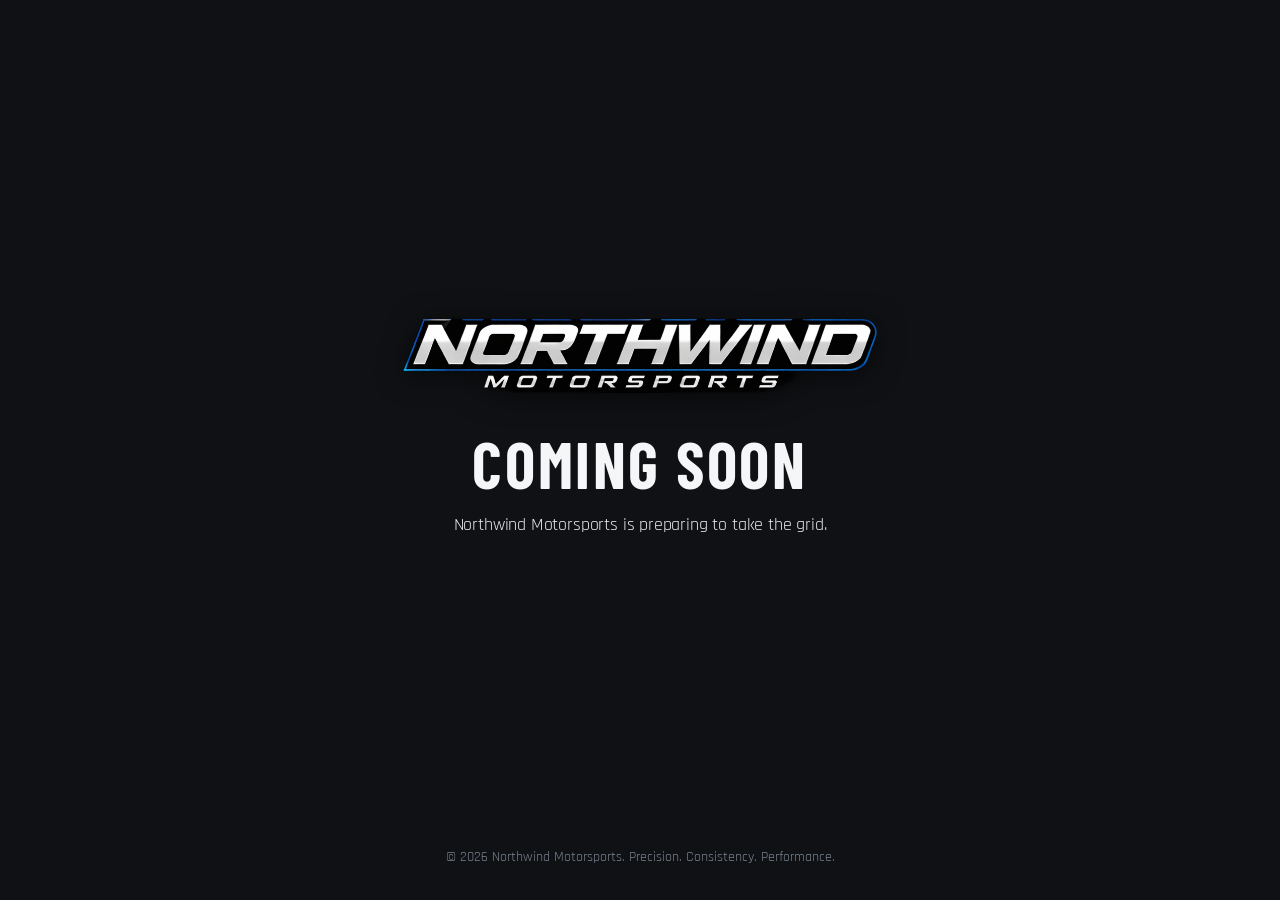
==== index.html @ 486af716 "initial page" ====
<!DOCTYPE html>
<html lang="en">
<head>
  <meta charset="UTF-8" />
  <meta name="viewport" content="width=device-width, initial-scale=1.0" />
  <title>Northwind Motorsports</title>
  <meta name="description" content="Northwind Motorsports iRacing team." />
  <link rel="preconnect" href="https://fonts.googleapis.com" />
  <link rel="preconnect" href="https://fonts.gstatic.com" crossorigin />
  <link href="https://fonts.googleapis.com/css2?family=Rajdhani:wght@500;600;700&family=Barlow+Condensed:wght@500;700&display=swap" rel="stylesheet" />
  <link rel="stylesheet" href="index.css" />
</head>
<body>
  <div class="site-texture" aria-hidden="true"></div>

  <main class="coming-soon-container">
    <div class="coming-soon-content">
      <img class="coming-soon-logo" src="images/northwind_no_background.png" alt="Northwind Motorsports" />
      
      <h1>Coming Soon</h1>
      
      <p class="tagline">Northwind Motorsports is preparing to take the grid.</p>
    </div>

    <footer class="coming-soon-footer">
      <p>&copy; 2026 Northwind Motorsports. Precision. Consistency. Performance.</p>
    </footer>
  </main>
</body>
</html>
---- index.css ----
:root {
  --bg-main: #0f1114;
  --bg-alt: #2a2e33;
  --text-main: #f4f6f8;
  --text-soft: #e6e9ed;
  --blue-main: #3fa7f5;
  --blue-light: #6cc4ff;
  --blue-deep: #1f6fb2;
  --red-accent: #c92a2a;
}

* {
  box-sizing: border-box;
}

html {
  scroll-behavior: smooth;
}

body {
  margin: 0;
  background: var(--bg-main);
  color: var(--text-main);
  font-family: "Rajdhani", "Segoe UI", sans-serif;
  line-height: 1.5;
  position: relative;
  overflow-x: hidden;
}

.site-texture {
  pointer-events: none;
  position: fixed;
  inset: 0;
  z-index: 0;
  background-image: linear-gradient(rgba(255, 255, 255, 0.015), rgba(255, 255, 255, 0.015));
  background-size: 100% 100%;
  opacity: 0.35;
}

main {
  position: relative;
  z-index: 1;
}

.coming-soon-container {
  min-height: 100vh;
  display: flex;
  flex-direction: column;
  justify-content: center;
  align-items: center;
  padding: 2rem;
}

.coming-soon-content {
  text-align: center;
  max-width: 660px;
  animation: fadeIn 0.8s ease;
}

.coming-soon-logo {
  display: block;
  width: min(480px, 100%);
  height: auto;
  margin: 0 auto 2.4rem;
  filter: drop-shadow(0 4px 14px rgba(0, 0, 0, 0.55));
}

h1 {
  font-family: "Barlow Condensed", "Arial Narrow", sans-serif;
  font-size: clamp(2.2rem, 5vw, 4rem);
  letter-spacing: 0.04em;
  text-transform: uppercase;
  margin: 0 0 1rem;
  line-height: 1;
}

.tagline {
  font-size: 1.1rem;
  color: var(--text-soft);
  margin: 0 0 3rem;
  letter-spacing: -0.01em;
}



.coming-soon-footer {
  position: fixed;
  bottom: 0;
  left: 0;
  right: 0;
  text-align: center;
  padding: 1.2rem;
  font-size: 0.85rem;
  color: #7a8390;
  z-index: 2;
}

@keyframes fadeIn {
  from {
    opacity: 0;
    transform: translateY(20px);
  }
  to {
    opacity: 1;
    transform: translateY(0);
  }
}

@media (max-width: 640px) {
  .coming-soon-container {
    padding: 1.5rem;
    justify-content: flex-start;
    padding-bottom: 6rem;
  }

  .coming-soon-content {
    margin-top: 2rem;
  }

  .coming-soon-logo {
    width: min(360px, 100%);
    margin-bottom: 1.8rem;
  }

  h1 {
    margin-bottom: 0.8rem;
  }

  .tagline {
    margin-bottom: 2.2rem;
  }

  .coming-soon-footer {
    font-size: 0.75rem;
    padding: 1rem;
  }
}
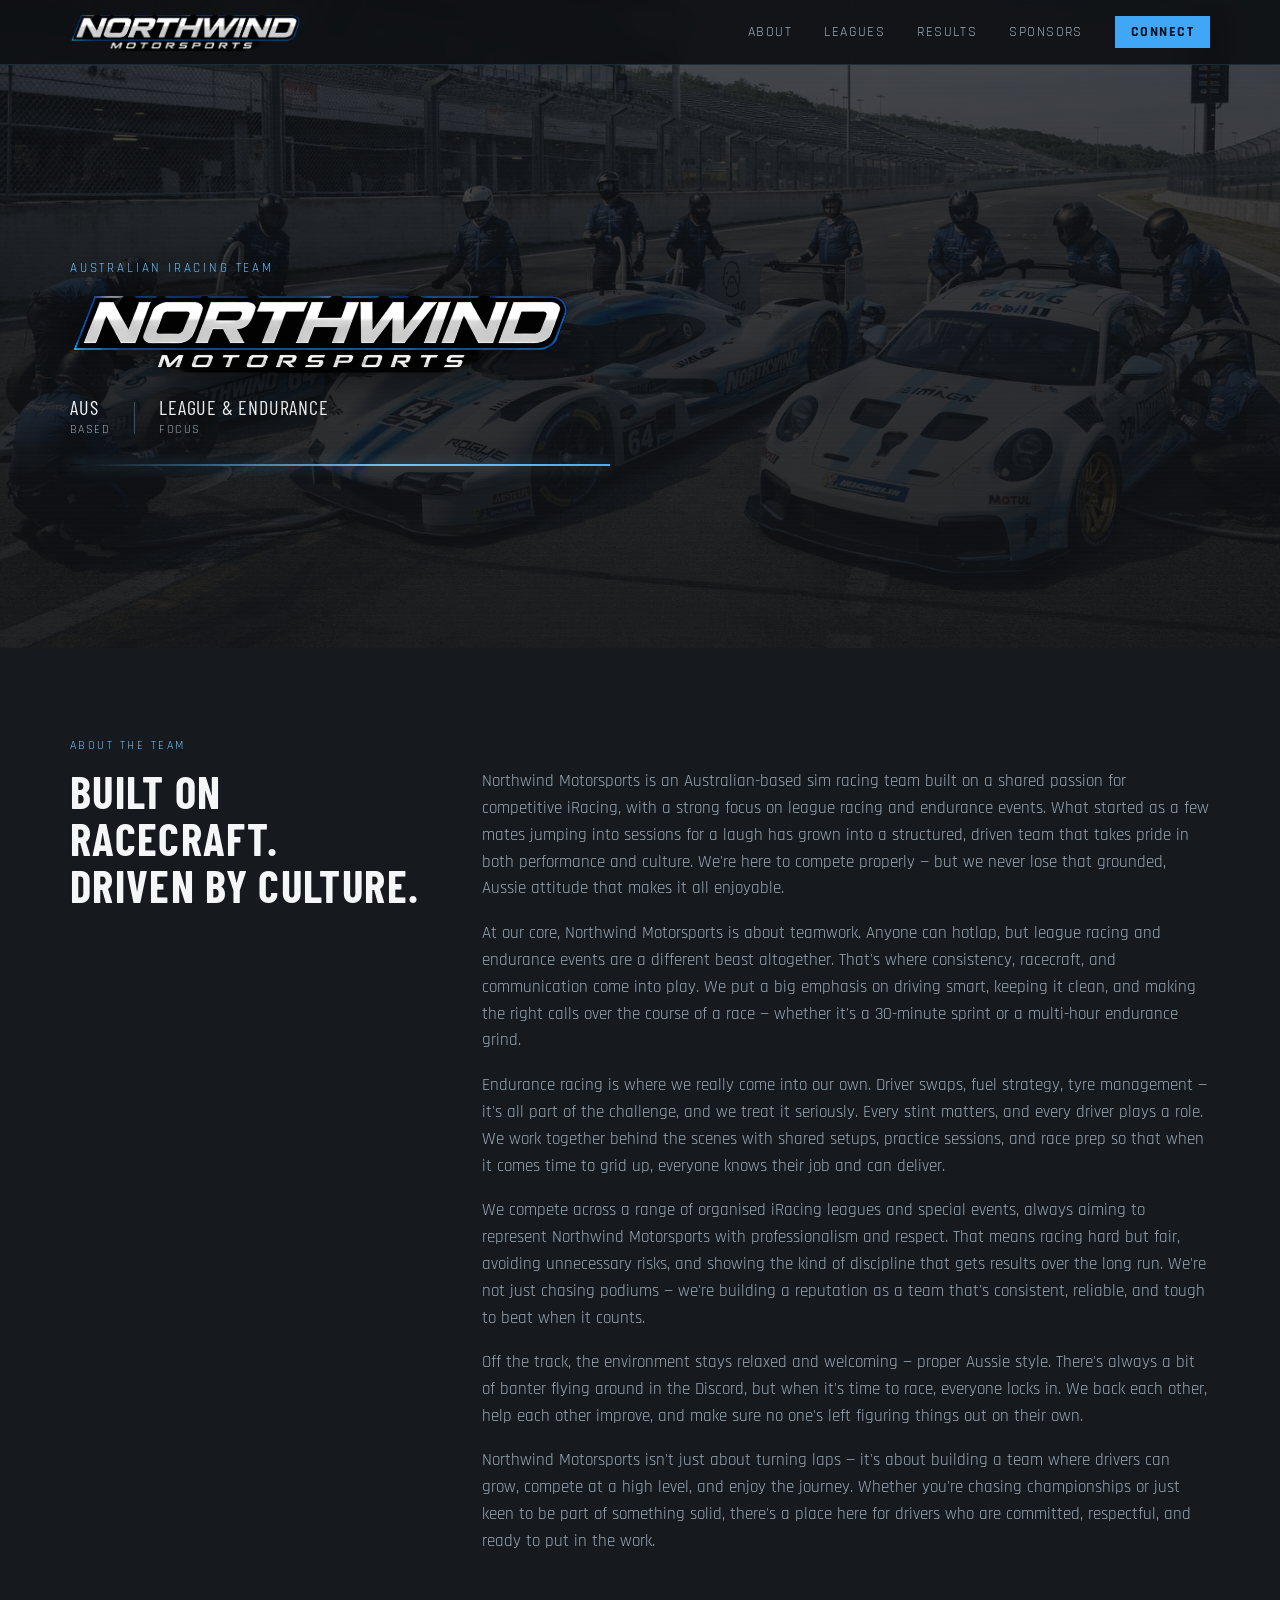
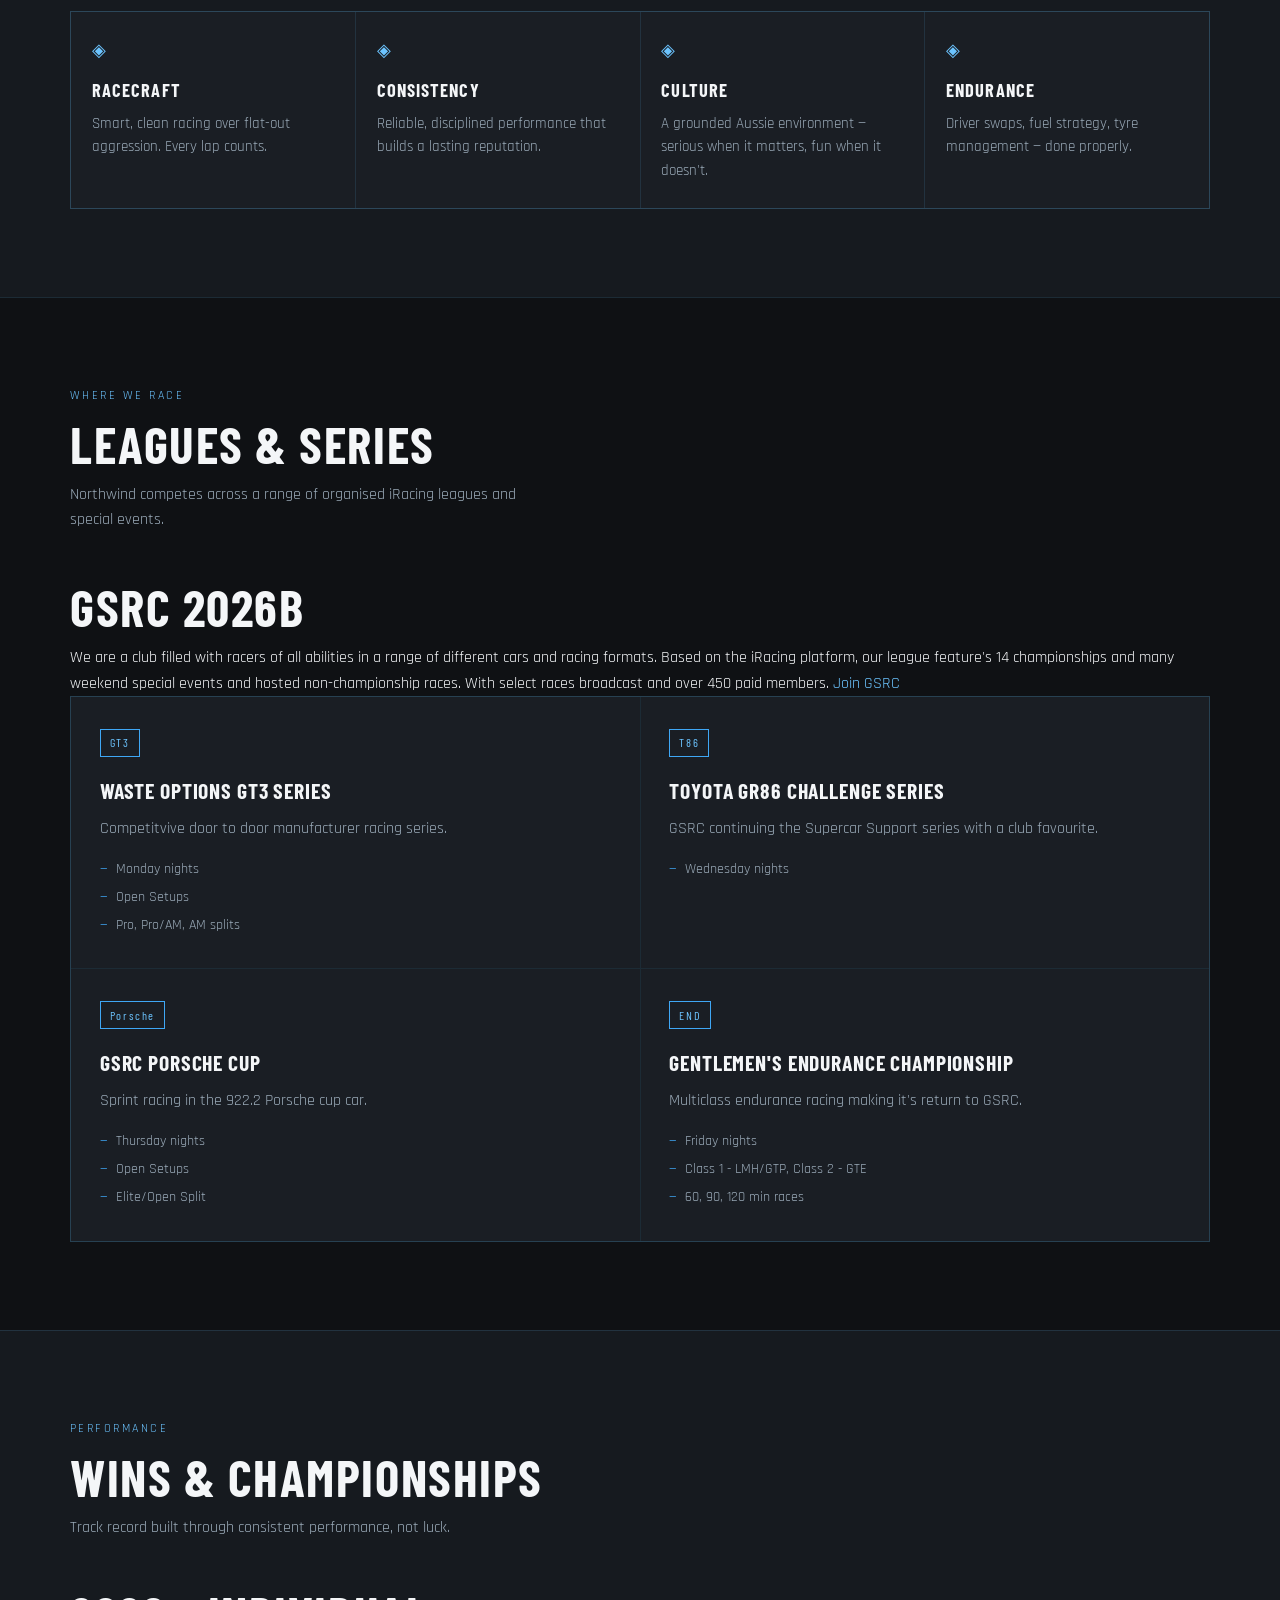
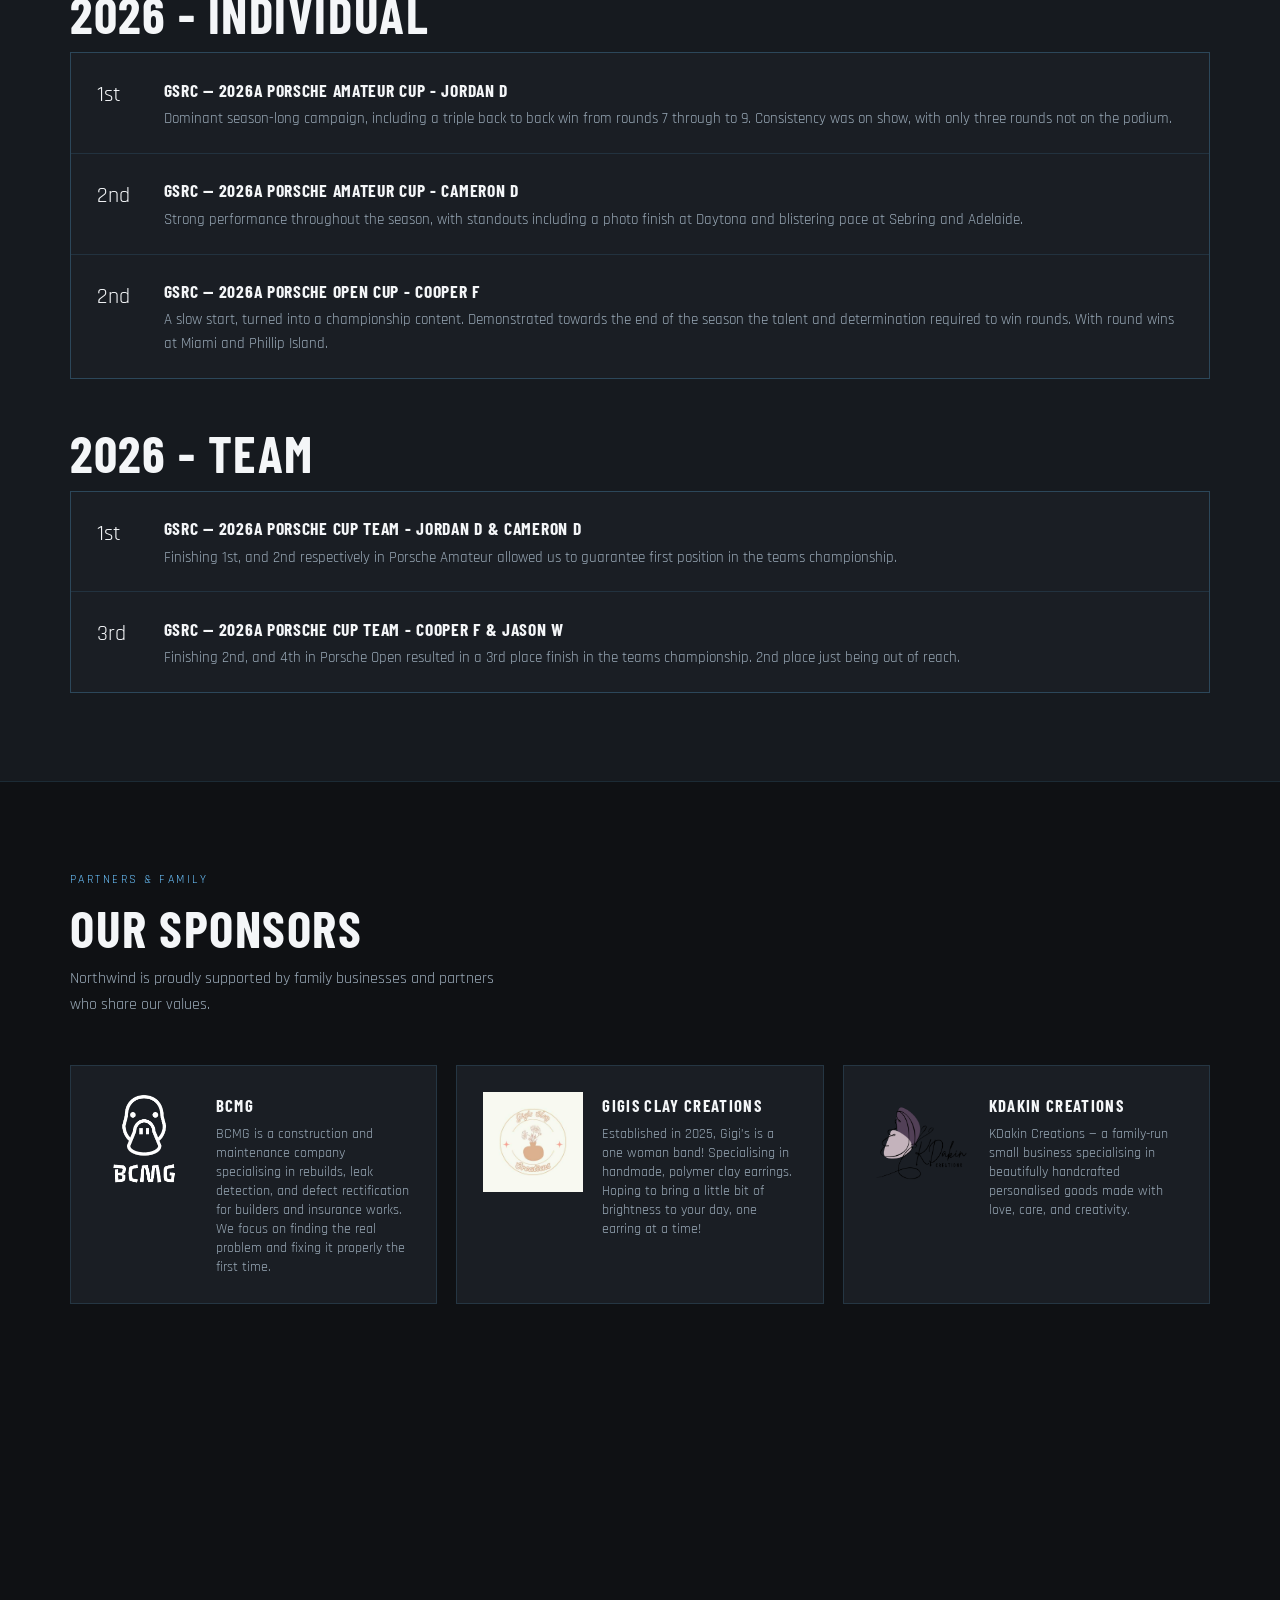
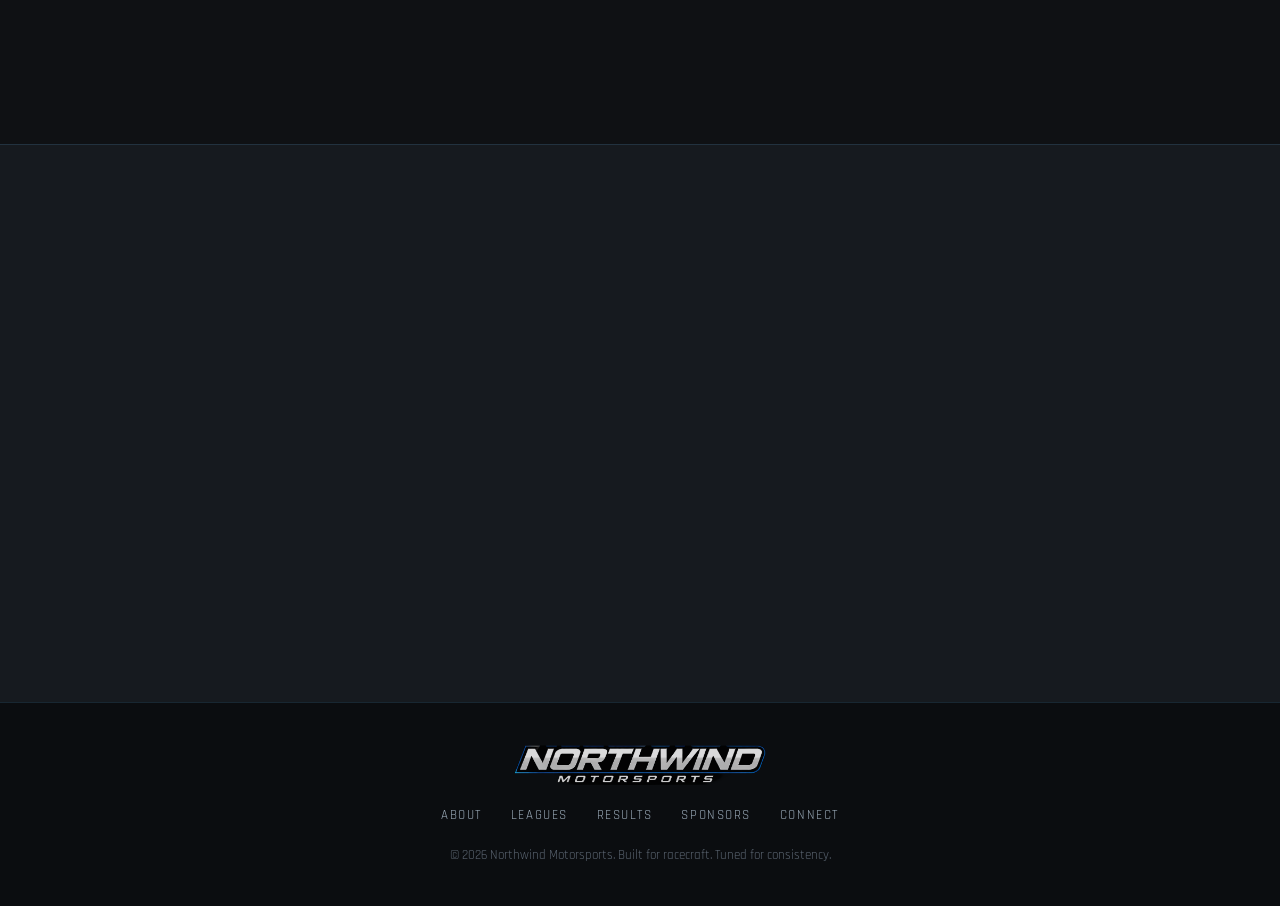
==== commit 95b413d2: "initial page" ====
--- a/index.html
+++ b/index.html
@@ -4,27 +4,326 @@
   <meta charset="UTF-8" />
   <meta name="viewport" content="width=device-width, initial-scale=1.0" />
   <title>Northwind Motorsports</title>
-  <meta name="description" content="Northwind Motorsports iRacing team." />
+  <meta name="description" content="Northwind Motorsports — Australian iRacing team. League racing, endurance events, and a team built on racecraft." />
   <link rel="preconnect" href="https://fonts.googleapis.com" />
   <link rel="preconnect" href="https://fonts.gstatic.com" crossorigin />
-  <link href="https://fonts.googleapis.com/css2?family=Rajdhani:wght@500;600;700&family=Barlow+Condensed:wght@500;700&display=swap" rel="stylesheet" />
-  <link rel="stylesheet" href="index.css" />
+  <link href="https://fonts.googleapis.com/css2?family=Rajdhani:wght@400;500;600;700&family=Barlow+Condensed:wght@500;700&display=swap" rel="stylesheet" />
+  <link rel="stylesheet" href="styles.css" />
 </head>
 <body>
-  <div class="site-texture" aria-hidden="true"></div>
-
-  <main class="coming-soon-container">
-    <div class="coming-soon-content">
-      <img class="coming-soon-logo" src="images/northwind_no_background.png" alt="Northwind Motorsports" />
-      
-      <h1>Coming Soon</h1>
-      
-      <p class="tagline">Northwind Motorsports is preparing to take the grid.</p>
+
+  <!-- ─── NAV ───────────────────────────────────────────── -->
+  <nav class="nav" id="nav">
+    <div class="nav-inner container">
+      <a href="#top" class="nav-logo">
+        <img src="images/northwind_no_background.png" alt="Northwind Motorsports" />
+      </a>
+      <button class="nav-toggle" id="navToggle" aria-label="Open menu" aria-expanded="false">
+        <span></span><span></span><span></span>
+      </button>
+      <ul class="nav-links" id="navLinks">
+        <li><a href="#about">About</a></li>
+        <li><a href="#leagues">Leagues</a></li>
+        <li><a href="#results">Results</a></li>
+        <li><a href="#sponsors">Sponsors</a></li>
+        <li><a href="#socials" class="nav-cta">Connect</a></li>
+      </ul>
     </div>
-
-    <footer class="coming-soon-footer">
-      <p>&copy; 2026 Northwind Motorsports. Precision. Consistency. Performance.</p>
-    </footer>
+  </nav>
+
+  <!-- ─── HERO ──────────────────────────────────────────── -->
+  <header class="hero" id="top">
+    <div class="hero-bg" aria-hidden="true"></div>
+    <div class="hero-overlay" aria-hidden="true"></div>
+    <div class="hero-scanline" aria-hidden="true"></div>
+    <div class="container hero-content">
+      <div class="hero-text reveal">
+        <span class="eyebrow">Australian iRacing Team</span>
+        <img class="hero-logo" src="images/northwind_no_background.png" alt="Northwind Motorsports" />
+      </div>
+      <div class="hero-stats reveal reveal-delay">
+        <div class="hstat">
+          <span class="hstat-value">AUS</span>
+          <span class="hstat-label">Based</span>
+        </div>
+        <div class="hstat-div" aria-hidden="true"></div>
+        <div class="hstat">
+          <span class="hstat-value">League &amp; Endurance</span>
+          <span class="hstat-label">Focus</span>
+        </div>
+      </div>
+      <div class="hero-accent" aria-hidden="true"></div>
+    </div>
+  </header>
+
+  <main>
+
+    <!-- ─── ABOUT ─────────────────────────────────────────── -->
+    <section class="section about" id="about">
+      <div class="container">
+        <div class="section-label reveal">About the Team</div>
+        <div class="about-grid">
+          <div class="about-lead reveal">
+            <h2>Built on racecraft.<br />Driven by culture.</h2>
+          </div>
+          <div class="about-body">
+            <p class="reveal">
+              Northwind Motorsports is an Australian-based sim racing team built on a shared passion for competitive iRacing, with a strong focus on league racing and endurance events. What started as a few mates jumping into sessions for a laugh has grown into a structured, driven team that takes pride in both performance and culture. We're here to compete properly — but we never lose that grounded, Aussie attitude that makes it all enjoyable.
+            </p>
+            <p class="reveal">
+              At our core, Northwind Motorsports is about teamwork. Anyone can hotlap, but league racing and endurance events are a different beast altogether. That's where consistency, racecraft, and communication come into play. We put a big emphasis on driving smart, keeping it clean, and making the right calls over the course of a race — whether it's a 30-minute sprint or a multi-hour endurance grind.
+            </p>
+            <p class="reveal">
+              Endurance racing is where we really come into our own. Driver swaps, fuel strategy, tyre management — it's all part of the challenge, and we treat it seriously. Every stint matters, and every driver plays a role. We work together behind the scenes with shared setups, practice sessions, and race prep so that when it comes time to grid up, everyone knows their job and can deliver.
+            </p>
+            <p class="reveal">
+              We compete across a range of organised iRacing leagues and special events, always aiming to represent Northwind Motorsports with professionalism and respect. That means racing hard but fair, avoiding unnecessary risks, and showing the kind of discipline that gets results over the long run. We're not just chasing podiums — we're building a reputation as a team that's consistent, reliable, and tough to beat when it counts.
+            </p>
+            <p class="reveal">
+              Off the track, the environment stays relaxed and welcoming — proper Aussie style. There's always a bit of banter flying around in the Discord, but when it's time to race, everyone locks in. We back each other, help each other improve, and make sure no one's left figuring things out on their own.
+            </p>
+            <p class="reveal">
+              Northwind Motorsports isn't just about turning laps — it's about building a team where drivers can grow, compete at a high level, and enjoy the journey. Whether you're chasing championships or just keen to be part of something solid, there's a place here for drivers who are committed, respectful, and ready to put in the work.
+            </p>
+          </div>
+        </div>
+        <div class="pillars reveal">
+          <div class="pillar">
+            <span class="pillar-icon">◈</span>
+            <h3>Racecraft</h3>
+            <p>Smart, clean racing over flat-out aggression. Every lap counts.</p>
+          </div>
+          <div class="pillar">
+            <span class="pillar-icon">◈</span>
+            <h3>Consistency</h3>
+            <p>Reliable, disciplined performance that builds a lasting reputation.</p>
+          </div>
+          <div class="pillar">
+            <span class="pillar-icon">◈</span>
+            <h3>Culture</h3>
+            <p>A grounded Aussie environment — serious when it matters, fun when it doesn't.</p>
+          </div>
+          <div class="pillar">
+            <span class="pillar-icon">◈</span>
+            <h3>Endurance</h3>
+            <p>Driver swaps, fuel strategy, tyre management — done properly.</p>
+          </div>
+        </div>
+      </div>
+    </section>
+
+    <!-- ─── LEAGUES ────────────────────────────────────────── -->
+    <section class="section leagues" id="leagues">
+      <div class="container">
+        <div class="section-label reveal">Where We Race</div>
+        <h2 class="section-title reveal">Leagues &amp; Series</h2>
+        <p class="section-sub reveal">Northwind competes across a range of organised iRacing leagues and special events.</p>
+        <h3 class="section-title reveal">GSRC 2026B</h3>
+        <p class="reveal">We are a club filled with racers of all abilities in a range of different cars and racing formats. Based on the iRacing platform, our league feature's 14 championships and many weekend special events and hosted non-championship races.
+With select races broadcast and over 450 paid members. <span><a href="https://race.tgsrci.com/" style="color: #6cc4ff;"> Join GSRC</a></span></p>
+
+        <div class="leagues-grid">
+
+          <article class="league-card reveal">
+            <div class="league-badge">GT3</div>
+            <h3>Waste Options GT3 Series</h3>
+            <p>Competitvive door to door manufacturer racing series.</p>
+            <ul>
+              <li>Monday nights</li>
+              <li>Open Setups</li>
+              <li>Pro, Pro/AM, AM splits</li>
+            </ul>
+          </article>
+          <article class="league-card reveal">
+            <div class="league-badge">T86</div>
+            <h3>Toyota GR86 Challenge Series</h3>
+            <p>GSRC continuing the Supercar Support series with a club favourite.</p>
+            <ul>
+              <li>Wednesday nights</li>
+            </ul>
+          </article>
+          <article class="league-card reveal">
+            <div class="league-badge">Porsche</div>
+            <h3>GSRC Porsche Cup</h3>
+            <p>Sprint racing in the 922.2 Porsche cup car.</p>
+            <ul>
+              <li>Thursday nights</li>
+              <li>Open Setups</li>
+              <li>Elite/Open Split</li>
+            </ul>
+          </article>
+          <article class="league-card reveal">
+            <div class="league-badge">END</div>
+            <h3>Gentlemen's Endurance Championship</h3>
+            <p>Multiclass endurance racing making it's return to GSRC.</p>
+            <ul>
+              <li>Friday nights</li>
+              <li>Class 1 - LMH/GTP, Class 2 - GTE</li>
+              <li>60, 90, 120 min races</li>
+            </ul>
+          </article>
+        </div>
+      </div>
+    </section>
+
+    <!-- ─── RESULTS ────────────────────────────────────────── -->
+    <section class="section results" id="results">
+      <div class="container">
+        <div class="section-label reveal">Performance</div>
+        <h2 class="section-title reveal">Wins &amp; Championships</h2>
+        <p class="section-sub reveal">Track record built through consistent performance, not luck.</p>
+        <h3 class="section-title reveal">2026 - Individual</h3>
+        <div class="accolades">
+          <article class="accolade reveal">
+            <span class="accolade-icon">1st</span>
+            <div>
+              <h4>GSRC — 2026A Porsche Amateur Cup - Jordan D </h4>
+              <p>Dominant season-long campaign, including a triple back to back win from rounds 7 through to 9. Consistency was on show, with only three rounds not on the podium. </p>
+            </div>
+          </article>
+          <article class="accolade reveal">
+            <span class="accolade-icon">2nd</span>
+            <div>
+              <h4>GSRC — 2026A Porsche Amateur Cup - Cameron D</h4>
+              <p>Strong performance throughout the season, with standouts including a photo finish at Daytona and blistering pace at Sebring and Adelaide.</p>
+            </div>
+          </article>
+          <article class="accolade reveal">
+            <span class="accolade-icon">2nd</span>
+            <div>
+              <h4>GSRC — 2026A Porsche Open Cup - Cooper F</h4>
+              <p> A slow start, turned into a championship content. Demonstrated towards the end of the season the talent and determination required to win rounds. With round wins at Miami and Phillip Island. </p>
+            </div>
+          </article>
+        </div>
+        <h3 class="section-title reveal" style="margin-top:48px">2026 - Team</h3>
+        <div class="accolades">
+          <article class="accolade reveal">
+            <span class="accolade-icon">1st</span>
+            <div>
+              <h4>GSRC — 2026A Porsche Cup Team - Jordan D & Cameron D</h4>
+              <p>Finishing 1st, and 2nd respectively in Porsche Amateur allowed us to guarantee first position in the teams championship.</p>
+            </div>
+          </article>
+          </article>
+            <article class="accolade reveal">
+            <span class="accolade-icon">3rd</span>
+            <div>
+              <h4>GSRC — 2026A Porsche Cup Team - Cooper F & Jason W</h4>
+              <p>Finishing 2nd, and 4th in Porsche Open resulted in a 3rd place finish in the teams championship. 2nd place just being out of reach.</p>
+            </div>
+          </article>
+        </div>
+      </div>
+    </section>
+
+    <!-- ─── SPONSORS ───────────────────────────────────────── -->
+    <section class="section sponsors" id="sponsors">
+      <div class="container">
+        <div class="section-label reveal">Partners &amp; Family</div>
+        <h2 class="section-title reveal">Our Sponsors</h2>
+        <p class="section-sub reveal">Northwind is proudly supported by family businesses and partners who share our values.</p>
+        <div class="sponsors-grid">
+          <div class="sponsor-card reveal">
+            <img src="images/logo1.png" alt="Sponsor logo" class="sponsor-logo" />
+            <div class="sponsor-text">
+              <h3>BCMG</h3>
+              <p>BCMG is a construction and maintenance company specialising in rebuilds, leak detection, and defect rectification for builders and insurance works. We focus on finding the real problem and fixing it properly the first time.</p>
+            </div>
+          </div>
+          <div class="sponsor-card reveal" style="cursor: pointer;" onclick="window.open('https://www.gigisclaycreations.au/', '_blank')">
+            <img src="images/logo2.jpg" alt="Sponsor logo" class="sponsor-logo" />
+            <div class="sponsor-text" >
+              <h3>Gigis Clay Creations </h3>
+              <p>Established in 2025, Gigi’s is a one woman band! Specialising in handmade, polymer clay earrings. Hoping to bring a little bit of brightness to your day, one earring at a time!</p>
+            </div>
+          </div>
+          <div class="sponsor-card reveal" style="cursor: pointer;" onclick="window.open('https://kdakincreations.com/', '_blank')">
+            <img src="images/logo3.png" alt="Sponsor logo" class="sponsor-logo" />
+            <div class="sponsor-text">
+              <h3>KDakin Creations</h3>
+              <p>KDakin Creations — a family-run small business specialising in beautifully handcrafted personalised goods made with love, care, and creativity.</p>
+            </div>
+          </div>
+        </div>
+
+
+        <h2 class="section-title reveal">Our Affiliates</h2>
+        <p class="section-sub reveal">Northwind is supported by the following affiliates.</p>
+        <div class="sponsors-grid2">
+
+          <div class="sponsor-card reveal">
+                      
+            <img src="images/rogue-energy.png" style="margin-top: auto; margin-bottom: auto;" alt="Sponsor logo" class="sponsor-logo" />
+            <div class="sponsor-text">
+              <h3>Rogue Energy</h3>
+              <p><a href="https://rogueenergy.com/BrooklynBRacing">Click here for 10% off</a>
+            </div>
+          </div>
+
+          <div class="sponsor-card reveal">
+            <img src="images/track-racer.png" alt="Sponsor logo" class="sponsor-logo" />
+            <div class="sponsor-text">
+              <h3>Trak Racer</h3>
+              <p><a href="https://trakracer.com.au/?ref=BrooklynAUS">Click here</a></p>
+              </div>
+          </div>
+        </div>
+        <p class="sponsor-note reveal">Interested in partnering with Northwind Motorsports? <a href="#socials">Get in touch.</a></p>
+      </div>
+    </section>
+
+    <!-- ─── SOCIALS / CONNECT ──────────────────────────────── -->
+    <section class="section socials-section" id="socials">
+      <div class="container">
+        <div class="section-label reveal">Community</div>
+        <h2 class="section-title reveal">Connect With The Team</h2>
+        <p class="section-sub reveal">Follow our journey, watch the action, and join the conversation.</p>
+        <div class="socials-grid">
+          <a href="https://www.instagram.com/northwindmotorsports" target="_blank" rel="noreferrer" class="social-card reveal">
+            <div class="social-icon">
+              <svg viewBox="0 0 24 24" fill="none" stroke="currentColor" stroke-width="1.6" stroke-linecap="round" stroke-linejoin="round" aria-hidden="true"><rect x="2" y="2" width="20" height="20" rx="5" ry="5"/><path d="M16 11.37A4 4 0 1 1 12.63 8 4 4 0 0 1 16 11.37z"/><line x1="17.5" y1="6.5" x2="17.51" y2="6.5"/></svg>
+            </div>
+            <h3>Instagram</h3>
+            <p>@northwindmotorsports</p>
+          </a>
+          <a href="https://www.facebook.com/people/Northwind-Motorsports/61586087781871/" target="_blank" rel="noreferrer" class="social-card reveal">
+            <div class="social-icon">
+              <svg viewBox="0 0 24 24" fill="none" stroke="currentColor" stroke-width="1.6" stroke-linecap="round" stroke-linejoin="round" aria-hidden="true"><path d="M18 2h-3a5 5 0 0 0-5 5v3H7v4h3v8h4v-8h3l1-4h-4V7a1 1 0 0 1 1-1h3z"/></svg>
+            </div>
+            <h3>Facebook</h3>
+            <p>Northwind Motorsports</p>
+          </a>
+          <a href="https://discord.gg/qR3W6rkG" target="_blank" rel="noreferrer" class="social-card reveal">
+            <div class="social-icon">
+              <svg viewBox="0 0 24 24" fill="none" stroke="currentColor" stroke-width="1.6" stroke-linecap="round" stroke-linejoin="round" aria-hidden="true"><path d="M21 2H7a2 2 0 0 0-2 2v14l4-4h12a2 2 0 0 0 2-2V4a2 2 0 0 0-2-2z"/><line x1="10" y1="10" x2="10.01" y2="10"/><line x1="14" y1="10" x2="14.01" y2="10"/></svg>
+            </div>
+            <h3>Discord</h3>
+            <p>Northwind Motorsports Discord</p>
+          </a>
+        </div>
+      </div>
+    </section>
+
   </main>
+
+  <!-- ─── FOOTER ────────────────────────────────────────── -->
+  <footer class="footer">
+    <div class="container footer-inner">
+      <div class="footer-logo">
+        <img src="images/northwind_no_background.png" alt="Northwind Motorsports" />
+      </div>
+      <div class="footer-links">
+        <a href="#about">About</a>
+        <a href="#leagues">Leagues</a>
+        <a href="#results">Results</a>
+        <a href="#sponsors">Sponsors</a>
+        <a href="#socials">Connect</a>
+      </div>
+      <p class="footer-copy">&copy; 2026 Northwind Motorsports. Built for racecraft. Tuned for consistency.</p>
+    </div>
+  </footer>
+
+  <script src="script.js"></script>
 </body>
 </html>
--- a/styles.css
+++ b/styles.css
@@ -0,0 +1,706 @@
+/* ─────────────────────────────────────────────────────────
+   NORTHWIND MOTORSPORTS — styles.css
+   ───────────────────────────────────────────────────────── */
+
+:root {
+  --bg:         #0f1114;
+  --bg-alt:     #161a1f;
+  --bg-card:    #1a1e24;
+  --border:     rgba(108, 196, 255, 0.14);
+  --border-hi:  rgba(108, 196, 255, 0.38);
+  --text:       #f4f6f8;
+  --text-soft:  #9aaab8;
+  --blue:       #3fa7f5;
+  --blue-light: #6cc4ff;
+  --blue-deep:  #1f6fb2;
+  --accent:     #6cc4ff;
+  --line:       rgba(108, 196, 255, 0.35);
+}
+
+/* ── Reset ─────────────────────────────────────────────── */
+*, *::before, *::after { box-sizing: border-box; margin: 0; padding: 0; }
+html { scroll-behavior: smooth; font-size: 16px; }
+
+body {
+  background: var(--bg);
+  color: var(--text);
+  font-family: "Rajdhani", "Segoe UI", sans-serif;
+  line-height: 1.6;
+  overflow-x: hidden;
+}
+
+img { display: block; max-width: 100%; }
+a { color: inherit; text-decoration: none; }
+ul { list-style: none; }
+
+/* ── Helpers ────────────────────────────────────────────── */
+.container {
+  width: min(1140px, calc(100% - 2.5rem));
+  margin-inline: auto;
+}
+
+.section {
+  padding: 5.5rem 0;
+}
+
+.section:nth-child(odd) {
+  background: var(--bg-alt);
+}
+
+.section-label {
+  font-size: 0.78rem;
+  letter-spacing: 0.2em;
+  text-transform: uppercase;
+  color: var(--blue-light);
+  margin-bottom: 0.75rem;
+}
+
+.section-title {
+  font-family: "Barlow Condensed", sans-serif;
+  font-size: clamp(2rem, 4vw, 3.2rem);
+  text-transform: uppercase;
+  letter-spacing: 0.03em;
+  line-height: 1;
+  margin-bottom: 0.8rem;
+}
+
+.section-sub {
+  color: var(--text-soft);
+  max-width: 56ch;
+  margin-bottom: 3rem;
+}
+
+/* Divider line between sections */
+.section + .section {
+  border-top: 1px solid var(--border);
+}
+
+/* ── Reveal animation ───────────────────────────────────── */
+.reveal {
+  opacity: 0;
+  transform: translateY(24px);
+  transition: opacity 0.65s ease, transform 0.65s ease;
+}
+.reveal.show { opacity: 1; transform: none; }
+.reveal-delay { transition-delay: 0.18s; }
+
+/* ── NAV ────────────────────────────────────────────────── */
+.nav {
+  position: fixed;
+  top: 0; left: 0; right: 0;
+  z-index: 100;
+  background: rgba(15, 17, 20, 0.92);
+  backdrop-filter: blur(10px);
+  -webkit-backdrop-filter: blur(10px);
+  border-bottom: 1px solid var(--border);
+  transition: background 0.3s ease;
+}
+
+.nav-inner {
+  display: flex;
+  align-items: center;
+  justify-content: space-between;
+  height: 64px;
+}
+
+.nav-logo img {
+  height: 38px;
+  width: auto;
+}
+
+.nav-links {
+  display: flex;
+  align-items: center;
+  gap: 2rem;
+}
+
+.nav-links a {
+  font-size: 0.9rem;
+  letter-spacing: 0.1em;
+  text-transform: uppercase;
+  color: var(--text-soft);
+  transition: color 0.2s;
+}
+
+.nav-links a:hover { color: var(--text); }
+
+.nav-cta {
+  background: var(--blue) !important;
+  color: #061018 !important;
+  padding: 0.45rem 1rem;
+  font-weight: 700 !important;
+  transition: background 0.2s ease !important;
+}
+.nav-cta:hover { background: var(--blue-deep) !important; color: var(--text) !important; }
+
+.nav-toggle {
+  display: none;
+  flex-direction: column;
+  gap: 5px;
+  background: none;
+  border: none;
+  cursor: pointer;
+  padding: 4px;
+}
+.nav-toggle span {
+  display: block;
+  width: 24px;
+  height: 2px;
+  background: var(--text);
+  border-radius: 2px;
+  transition: transform 0.25s, opacity 0.25s;
+}
+
+/* ── HERO ───────────────────────────────────────────────── */
+.hero {
+  position: relative;
+  min-height: 72vh;
+  display: grid;
+  place-items: center;
+  padding-top: 64px;
+  overflow: hidden;
+}
+
+.hero-bg,
+.hero-overlay,
+.hero-scanline {
+  position: absolute;
+  inset: 0;
+}
+
+.hero-bg {
+  background:
+    url("images/ready-for-new-season.png") center/cover;
+  transform: scale(1.01);
+}
+
+.hero-overlay {
+  background: linear-gradient(180deg, rgba(15, 17, 20, 0.72), rgba(15, 17, 20, 0.9));
+}
+
+.hero-scanline {
+  opacity: 0.15;
+  background: repeating-linear-gradient(
+    to bottom,
+    rgba(255,255,255,0.05) 0px, rgba(255,255,255,0.05) 1px,
+    transparent 1px, transparent 5px
+  );
+  animation: scan 14s linear infinite;
+}
+
+.hero-content {
+  position: relative;
+  z-index: 1;
+  padding: 2rem 0 1.5rem;
+  display: flex;
+  flex-direction: column;
+  gap: 1.5rem;
+}
+
+.eyebrow {
+  display: inline-block;
+  font-size: 0.8rem;
+  letter-spacing: 0.22em;
+  text-transform: uppercase;
+  color: var(--blue-light);
+  margin-bottom: 0.8rem;
+}
+
+.hero-logo {
+  width: min(500px, 88%);
+  height: auto;
+  filter: drop-shadow(0 6px 20px rgba(0,0,0,0.6));
+}
+
+.hero-sub {
+  font-size: clamp(1rem, 2vw, 1.25rem);
+  color: var(--text-soft);
+  letter-spacing: 0.06em;
+  text-transform: uppercase;
+}
+
+.hero-stats {
+  display: flex;
+  align-items: center;
+  gap: 1.5rem;
+  flex-wrap: wrap;
+}
+
+.hstat { display: flex; flex-direction: column; }
+.hstat-value {
+  font-family: "Barlow Condensed", sans-serif;
+  font-size: 1.25rem;
+  line-height: 1;
+  color: var(--text);
+  text-transform: uppercase;
+  letter-spacing: 0.04em;
+}
+.hstat-label {
+  font-size: 0.75rem;
+  letter-spacing: 0.12em;
+  text-transform: uppercase;
+  color: var(--text-soft);
+  margin-top: 0.2rem;
+}
+.hstat-div {
+  width: 1px;
+  height: 2rem;
+  background: var(--line);
+}
+
+.hero-accent {
+  width: min(540px, 100%);
+  height: 2px;
+  background: linear-gradient(90deg, transparent, var(--blue-light) 30%, var(--blue) 55%, var(--blue-light) 75%, transparent);
+  background-size: 200% 100%;
+  animation: flow 4s ease-in-out infinite;
+  box-shadow: 0 0 14px rgba(108, 196, 255, 0.55);
+}
+
+/* ── ABOUT ──────────────────────────────────────────────── */
+.about-grid {
+  display: grid;
+  grid-template-columns: 1fr 2fr;
+  gap: 3rem;
+  margin-bottom: 3.5rem;
+}
+
+.about-lead h2 {
+  font-family: "Barlow Condensed", sans-serif;
+  font-size: clamp(2rem, 3.5vw, 3rem);
+  text-transform: uppercase;
+  letter-spacing: 0.03em;
+  line-height: 1.05;
+  position: sticky;
+  top: 84px;
+}
+
+.about-body {
+  display: flex;
+  flex-direction: column;
+  gap: 1.1rem;
+}
+
+.about-body p {
+  color: var(--text-soft);
+  font-size: 1.05rem;
+}
+
+.pillars {
+  display: grid;
+  grid-template-columns: repeat(4, 1fr);
+  gap: 1px;
+  border: 1px solid var(--border);
+  background: var(--border);
+  margin-top: 1rem;
+}
+
+.pillar {
+  background: var(--bg-card);
+  padding: 1.6rem 1.3rem;
+}
+
+.pillar-icon {
+  display: block;
+  font-size: 1.1rem;
+  color: var(--blue-light);
+  margin-bottom: 0.65rem;
+}
+
+.pillar h3 {
+  font-family: "Barlow Condensed", sans-serif;
+  font-size: 1.15rem;
+  text-transform: uppercase;
+  letter-spacing: 0.06em;
+  margin-bottom: 0.4rem;
+}
+
+.pillar p {
+  font-size: 0.92rem;
+  color: var(--text-soft);
+}
+
+/* ── LEAGUES ────────────────────────────────────────────── */
+.leagues-grid {
+  display: grid;
+  grid-template-columns: repeat(2, 1fr);
+  gap: 1px;
+  background: var(--border);
+  border: 1px solid var(--border);
+}
+
+.league-card {
+  background: var(--bg-card);
+  padding: 2rem 1.8rem;
+  transition: background 0.25s ease;
+  position: relative;
+}
+
+.league-card:hover { background: #1e2329; }
+
+.league-badge {
+  display: inline-block;
+  font-family: "Barlow Condensed", sans-serif;
+  font-size: 0.75rem;
+  letter-spacing: 0.15em;
+  padding: 0.2rem 0.55rem;
+  border: 1px solid var(--blue);
+  color: var(--blue-light);
+  margin-bottom: 1rem;
+}
+
+.league-card h3 {
+  font-family: "Barlow Condensed", sans-serif;
+  font-size: 1.35rem;
+  text-transform: uppercase;
+  letter-spacing: 0.04em;
+  margin-bottom: 0.6rem;
+}
+
+.league-card > p {
+  color: var(--text-soft);
+  font-size: 0.97rem;
+  margin-bottom: 1rem;
+}
+
+.league-card ul {
+  display: flex;
+  flex-direction: column;
+  gap: 0.35rem;
+}
+
+.league-card li {
+  font-size: 0.88rem;
+  color: var(--text-soft);
+  padding-left: 1rem;
+  position: relative;
+}
+
+.league-card li::before {
+  content: "—";
+  position: absolute;
+  left: 0;
+  color: var(--blue);
+}
+
+/* ── RESULTS ────────────────────────────────────────────── */
+.results-row {
+  display: grid;
+  grid-template-columns: repeat(4, 1fr);
+  gap: 1px;
+  background: var(--border);
+  border: 1px solid var(--border);
+  margin-bottom: 2.5rem;
+}
+
+.result-block {
+  background: var(--bg-card);
+  padding: 1.8rem 1.6rem;
+  border-left: 3px solid var(--blue);
+}
+
+.result-value {
+  display: block;
+  font-family: "Barlow Condensed", sans-serif;
+  font-size: clamp(2rem, 3.5vw, 3rem);
+  line-height: 1;
+  color: var(--text);
+}
+
+.result-label {
+  display: block;
+  font-size: 0.8rem;
+  letter-spacing: 0.12em;
+  text-transform: uppercase;
+  color: var(--text-soft);
+  margin-top: 0.35rem;
+}
+
+.accolades {
+  display: flex;
+  flex-direction: column;
+  gap: 1px;
+  border: 1px solid var(--border);
+  background: var(--border);
+}
+
+.accolade {
+  display: flex;
+  align-items: flex-start;
+  gap: 1.2rem;
+  background: var(--bg-card);
+  padding: 1.4rem 1.6rem;
+}
+
+.accolade-icon {
+  font-size: 1.4rem;
+  flex-shrink: 0;
+  margin-top: 0.1rem;
+  width: 48px;
+}
+
+.accolade h4 {
+  font-family: "Barlow Condensed", sans-serif;
+  font-size: 1.1rem;
+  text-transform: uppercase;
+  letter-spacing: 0.04em;
+  margin-bottom: 0.2rem;
+}
+
+.accolade p {
+  font-size: 0.92rem;
+  color: var(--text-soft);
+}
+
+/* ── SPONSORS ───────────────────────────────────────────── */
+.sponsors-grid {
+  display: grid;
+  grid-template-columns: repeat(3, 1fr);
+  gap: 1.2rem;
+  margin-bottom: 1.8rem;
+}
+
+.sponsors-grid2 {
+  display: grid;
+  grid-template-columns: repeat(2, 1fr);
+  gap: 1.2rem;
+  margin-bottom: 1.8rem;
+}
+
+.sponsor-card {
+  display: flex;
+  align-items: flex-start;
+  gap: 1.2rem;
+  background: var(--bg-card);
+  border: 1px solid var(--border);
+  padding: 1.6rem;
+  text-align: left;
+  transition: border-color 0.25s ease;
+}
+
+.sponsor-card:hover {
+  border-color: var(--blue);
+}
+
+.sponsor-logo {
+  width: 100px;
+  height: auto;
+  max-height: 100px;
+  object-fit: contain;
+  flex-shrink: 0;
+}
+
+.sponsor-text h3 {
+  font-family: "Barlow Condensed", sans-serif;
+  font-size: 1.05rem;
+  text-transform: uppercase;
+  letter-spacing: 0.08em;
+  color: var(--text);
+  margin: 0 0 0.4rem;
+}
+
+.sponsor-text p {
+  font-size: 0.85rem;
+  color: var(--text-soft);
+  margin: 0;
+  line-height: 1.4;
+}
+
+.sponsor-placeholder {
+  font-family: "Barlow Condensed", sans-serif;
+  font-size: 1.1rem;
+  text-transform: uppercase;
+  letter-spacing: 0.08em;
+  color: var(--text-soft);
+  margin-bottom: 0.6rem;
+}
+
+.sponsor-note {
+  color: var(--text-soft);
+  font-size: 0.95rem;
+}
+
+.sponsor-note a {
+  color: var(--blue-light);
+  text-decoration: underline;
+  text-underline-offset: 3px;
+}
+
+/* ── SOCIALS ────────────────────────────────────────────── */
+.socials-section { background: var(--bg); }
+
+.socials-grid {
+  display: grid;
+  grid-template-columns: repeat(3, 1fr);
+  gap: 1.2rem;
+}
+
+.social-card {
+  display: flex;
+  flex-direction: column;
+  align-items: center;
+  gap: 1rem;
+  background: var(--bg-card);
+  border: 1px solid var(--border);
+  padding: 2.5rem 1.5rem;
+  text-align: center;
+  transition: border-color 0.25s ease, transform 0.25s ease;
+}
+
+.social-card:hover {
+  border-color: var(--blue);
+  transform: translateY(-3px);
+}
+
+.social-icon {
+  width: 44px;
+  height: 44px;
+  color: var(--blue-light);
+}
+
+.social-icon svg { width: 100%; height: 100%; }
+
+.social-card h3 {
+  font-family: "Barlow Condensed", sans-serif;
+  font-size: 1.2rem;
+  text-transform: uppercase;
+  letter-spacing: 0.06em;
+}
+
+.social-card p {
+  font-size: 0.9rem;
+  color: var(--text-soft);
+}
+
+.discord-join-btn {
+  display: inline-flex;
+  align-items: center;
+  justify-content: center;
+  margin-top: 1.4rem;
+  padding: 0.72rem 1.25rem;
+  background: var(--blue);
+  color: #061018;
+  border: 1px solid transparent;
+  font-family: "Barlow Condensed", sans-serif;
+  font-size: 1rem;
+  letter-spacing: 0.08em;
+  text-transform: uppercase;
+  transition: background 0.25s ease, transform 0.25s ease, box-shadow 0.25s ease;
+}
+
+.discord-join-btn:hover {
+  background: var(--blue-deep);
+  color: var(--text);
+  transform: translateY(-2px);
+  box-shadow: 0 10px 24px rgba(31, 111, 178, 0.35);
+}
+
+/* ── FOOTER ─────────────────────────────────────────────── */
+.footer {
+  background: #0b0d10;
+  border-top: 1px solid var(--border);
+  padding: 2.5rem 0;
+}
+
+.footer-inner {
+  display: flex;
+  flex-direction: column;
+  align-items: center;
+  gap: 1.2rem;
+  text-align: center;
+}
+
+.footer-logo img {
+  height: 42px;
+  width: auto;
+  margin-inline: auto;
+  opacity: 0.85;
+}
+
+.footer-links {
+  display: flex;
+  gap: 1.8rem;
+  flex-wrap: wrap;
+  justify-content: center;
+}
+
+.footer-links a {
+  font-size: 0.82rem;
+  letter-spacing: 0.12em;
+  text-transform: uppercase;
+  color: var(--text-soft);
+  transition: color 0.2s;
+}
+
+.footer-links a:hover { color: var(--text); }
+
+.footer-copy {
+  font-size: 0.82rem;
+  color: #5a6470;
+}
+
+/* ── Animations ─────────────────────────────────────────── */
+@keyframes flow {
+  0%   { background-position: 0% 50%; }
+  50%  { background-position: 100% 50%; }
+  100% { background-position: 0% 50%; }
+}
+
+@keyframes scan {
+  from { transform: translateY(-25%); }
+  to   { transform: translateY(25%); }
+}
+
+/* ── Responsive ─────────────────────────────────────────── */
+@media (max-width: 1024px) {
+  .about-grid { grid-template-columns: 1fr; }
+  .about-lead h2 { position: static; }
+  .pillars { grid-template-columns: repeat(2, 1fr); }
+  .results-row { grid-template-columns: repeat(2, 1fr); }
+}
+
+@media (max-width: 768px) {
+  .nav-links {
+    display: none;
+    position: absolute;
+    top: 64px;
+    left: 0; right: 0;
+    background: rgba(15, 17, 20, 0.98);
+    border-bottom: 1px solid var(--border);
+    flex-direction: column;
+    align-items: flex-start;
+    gap: 0;
+    padding: 0.5rem 0;
+  }
+  .nav-links.open { display: flex; }
+  .nav-links li { width: 100%; }
+  .nav-links a {
+    display: block;
+    padding: 0.85rem 1.5rem;
+    font-size: 1rem;
+  }
+  .nav-cta { margin: 0.5rem 1.5rem 0.5rem; }
+  .nav-toggle { display: flex; }
+
+  .hero { min-height: 62vh; }
+
+  .hero-content {
+    padding: 1.6rem 0 1.2rem;
+    gap: 1.2rem;
+  }
+
+  .hero-logo { width: min(400px, 100%); }
+
+  .leagues-grid,
+  .sponsors-grid,
+  .socials-grid { grid-template-columns: 1fr; }
+}
+
+@media (max-width: 640px) {
+  .section { padding: 3.8rem 0; }
+  .pillars,
+  .results-row { grid-template-columns: 1fr; }
+  .hero { min-height: 54vh; }
+  .hero-stats { flex-direction: column; align-items: flex-start; gap: 1rem; }
+  .hstat-div { display: none; }
+}
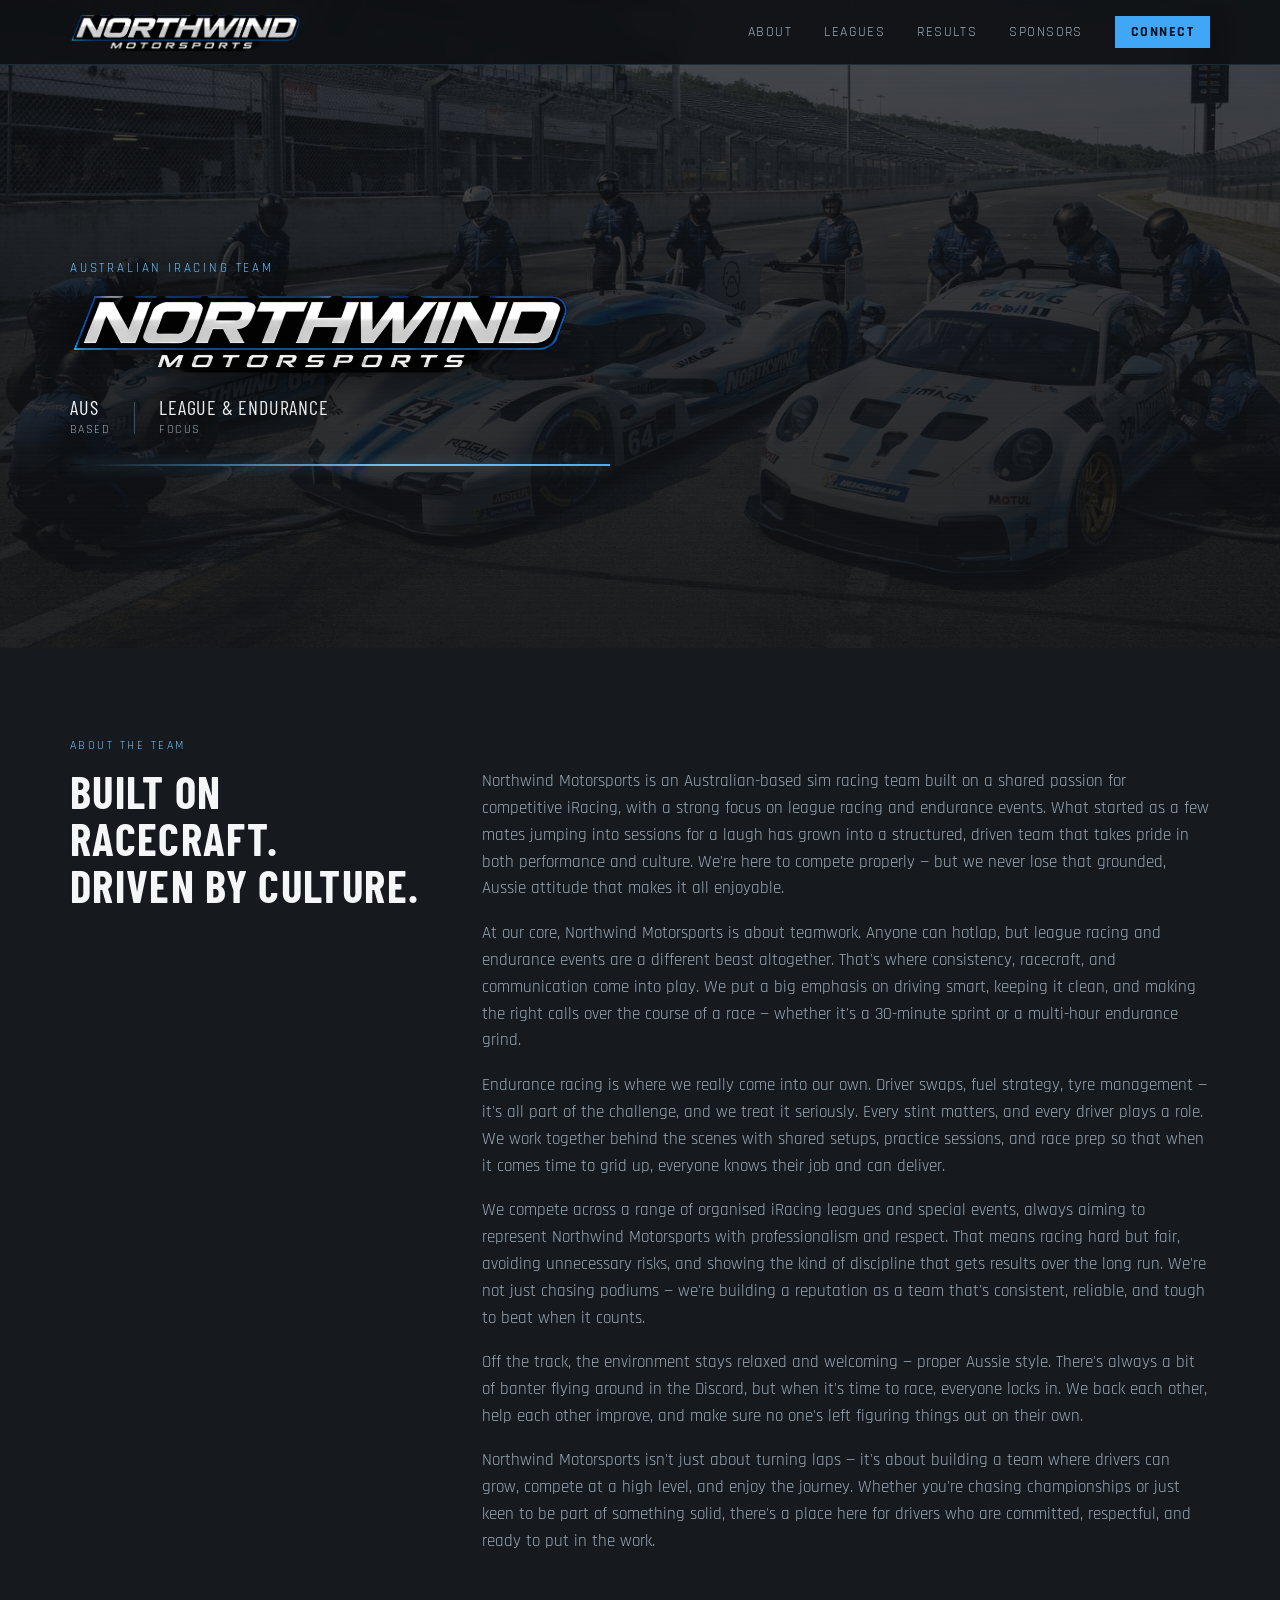
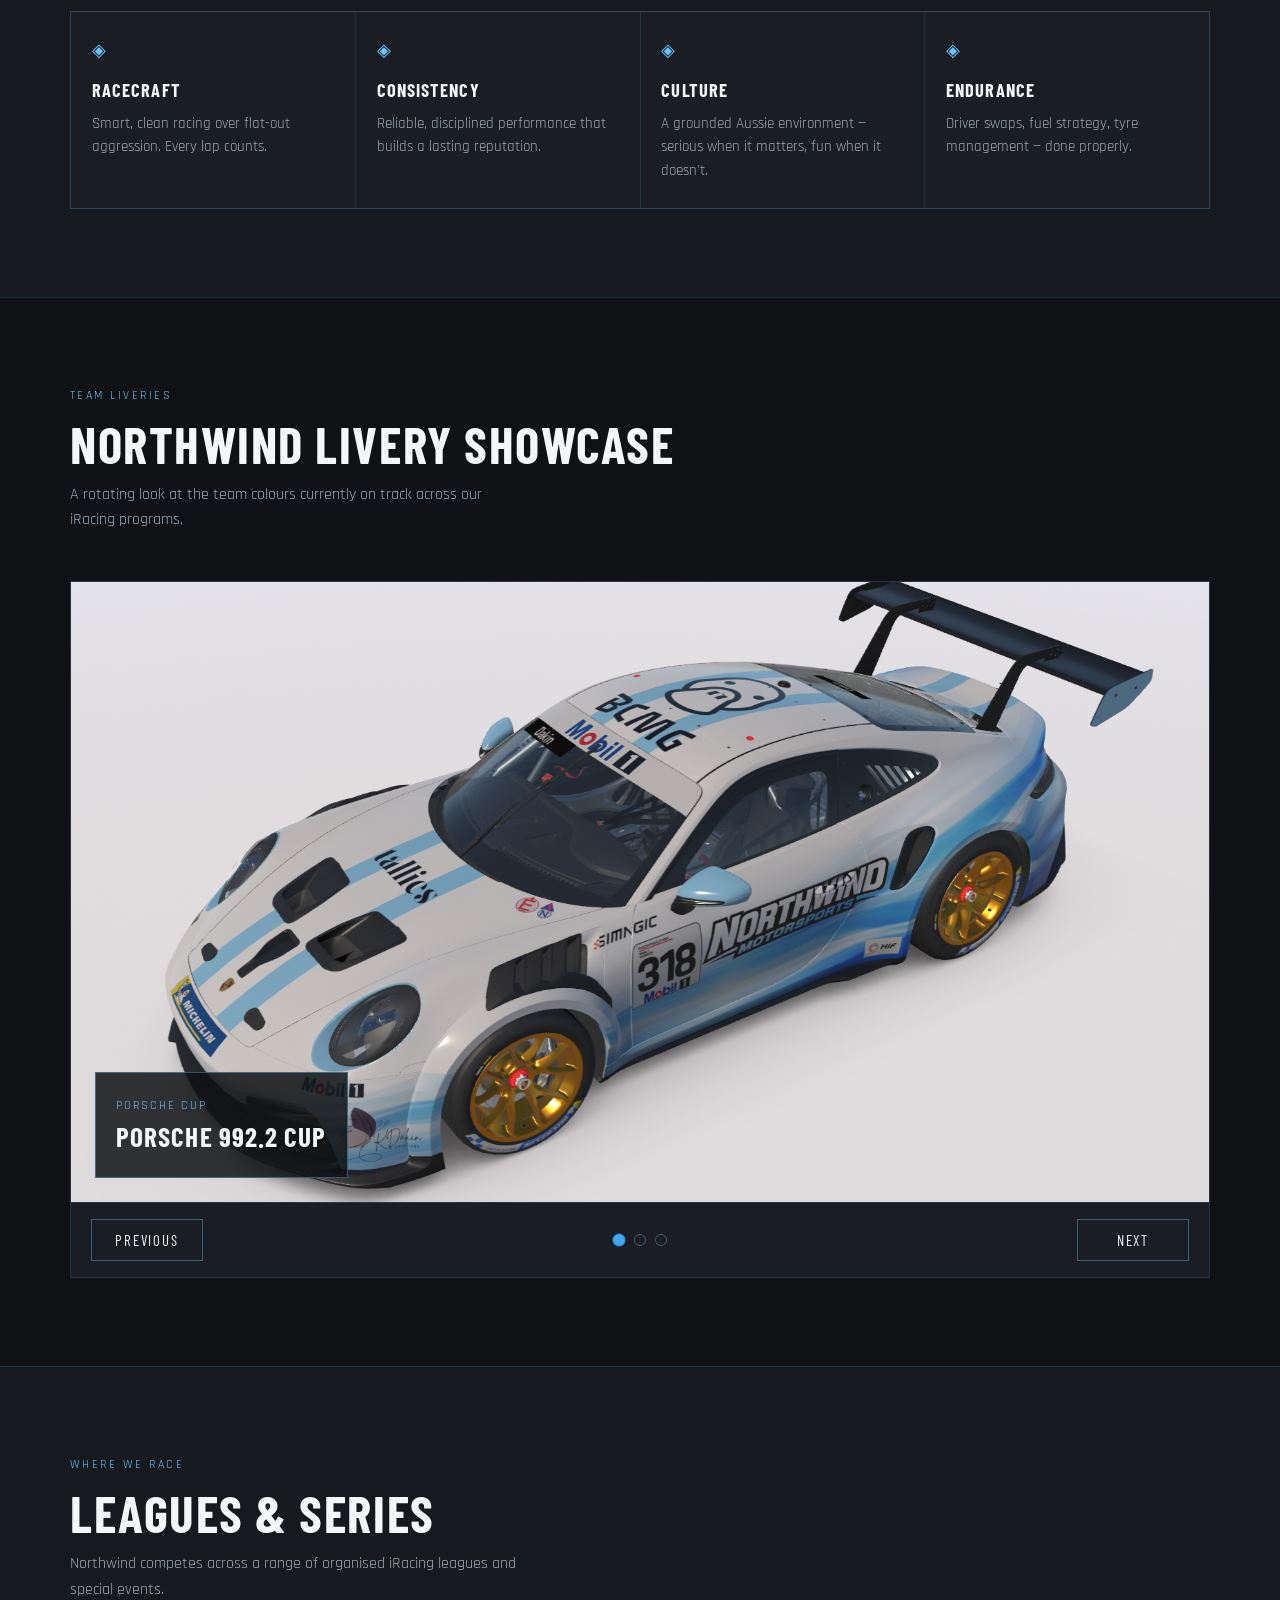
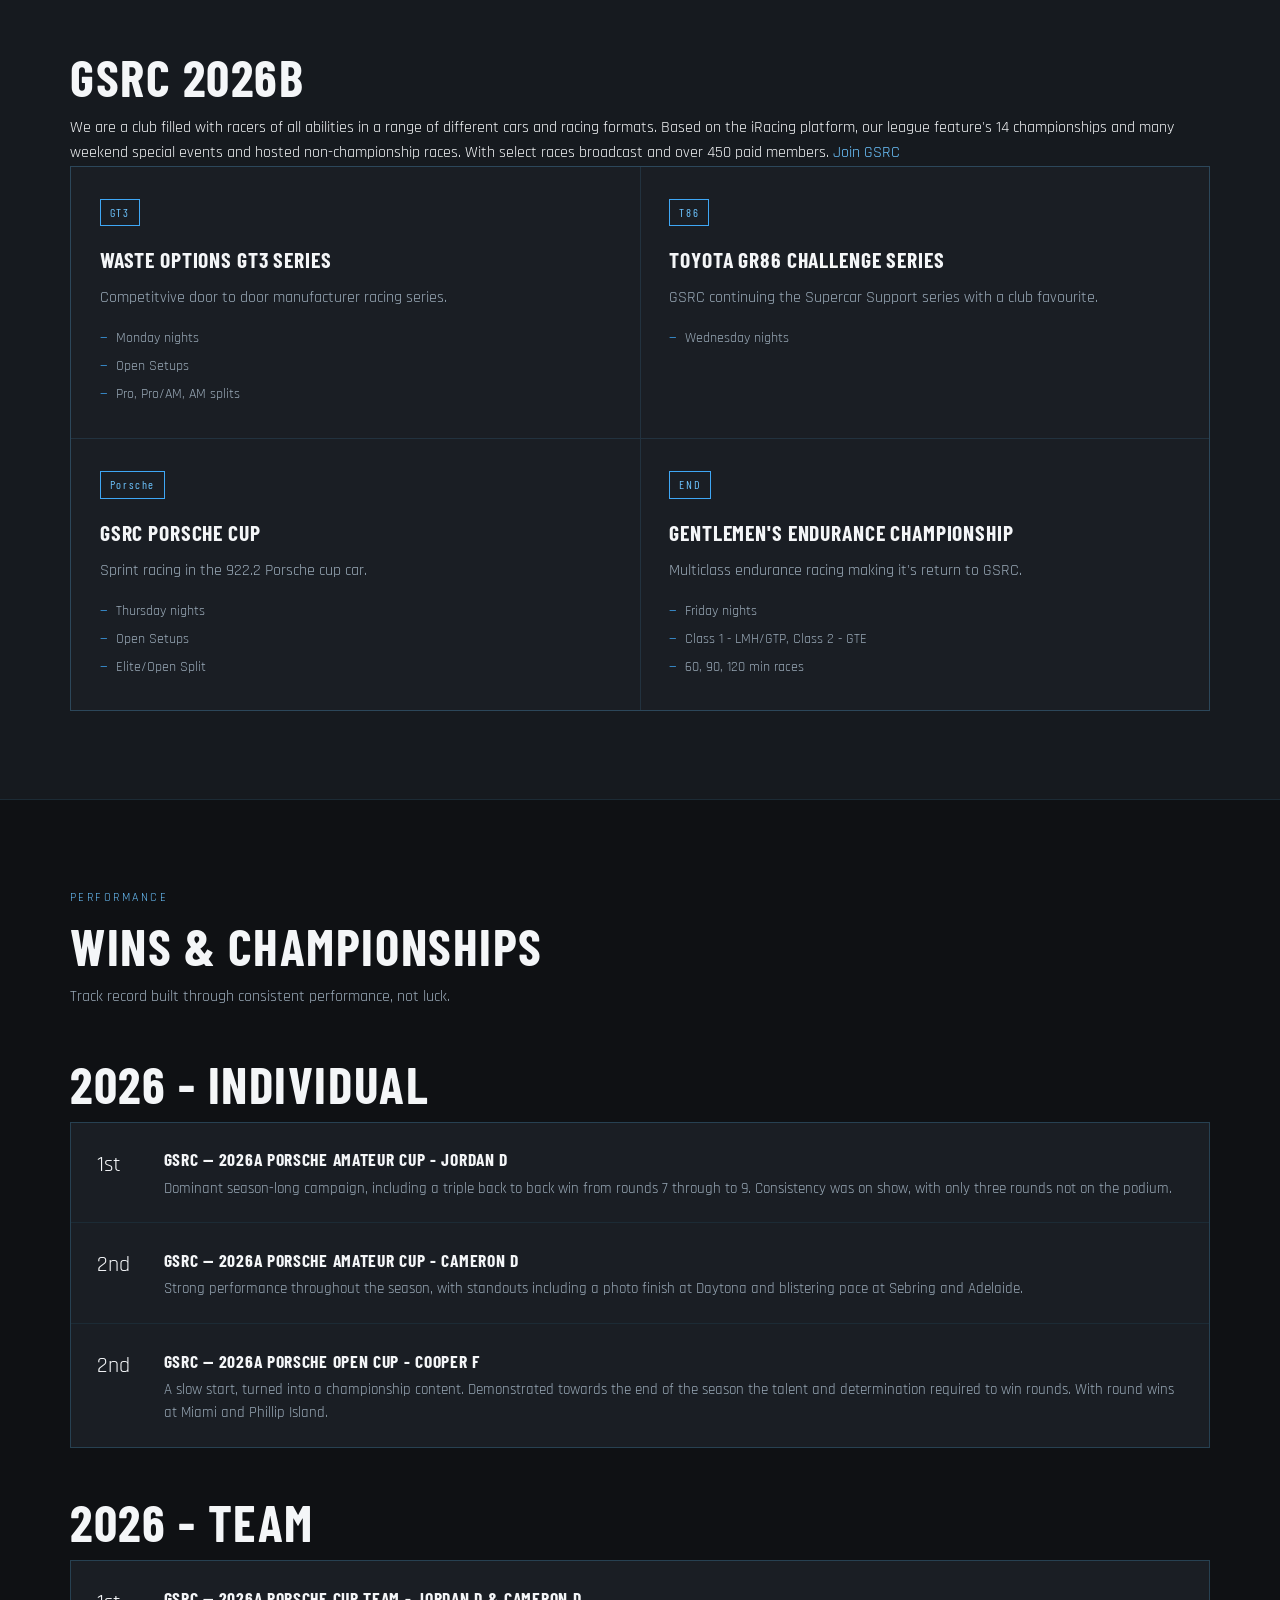
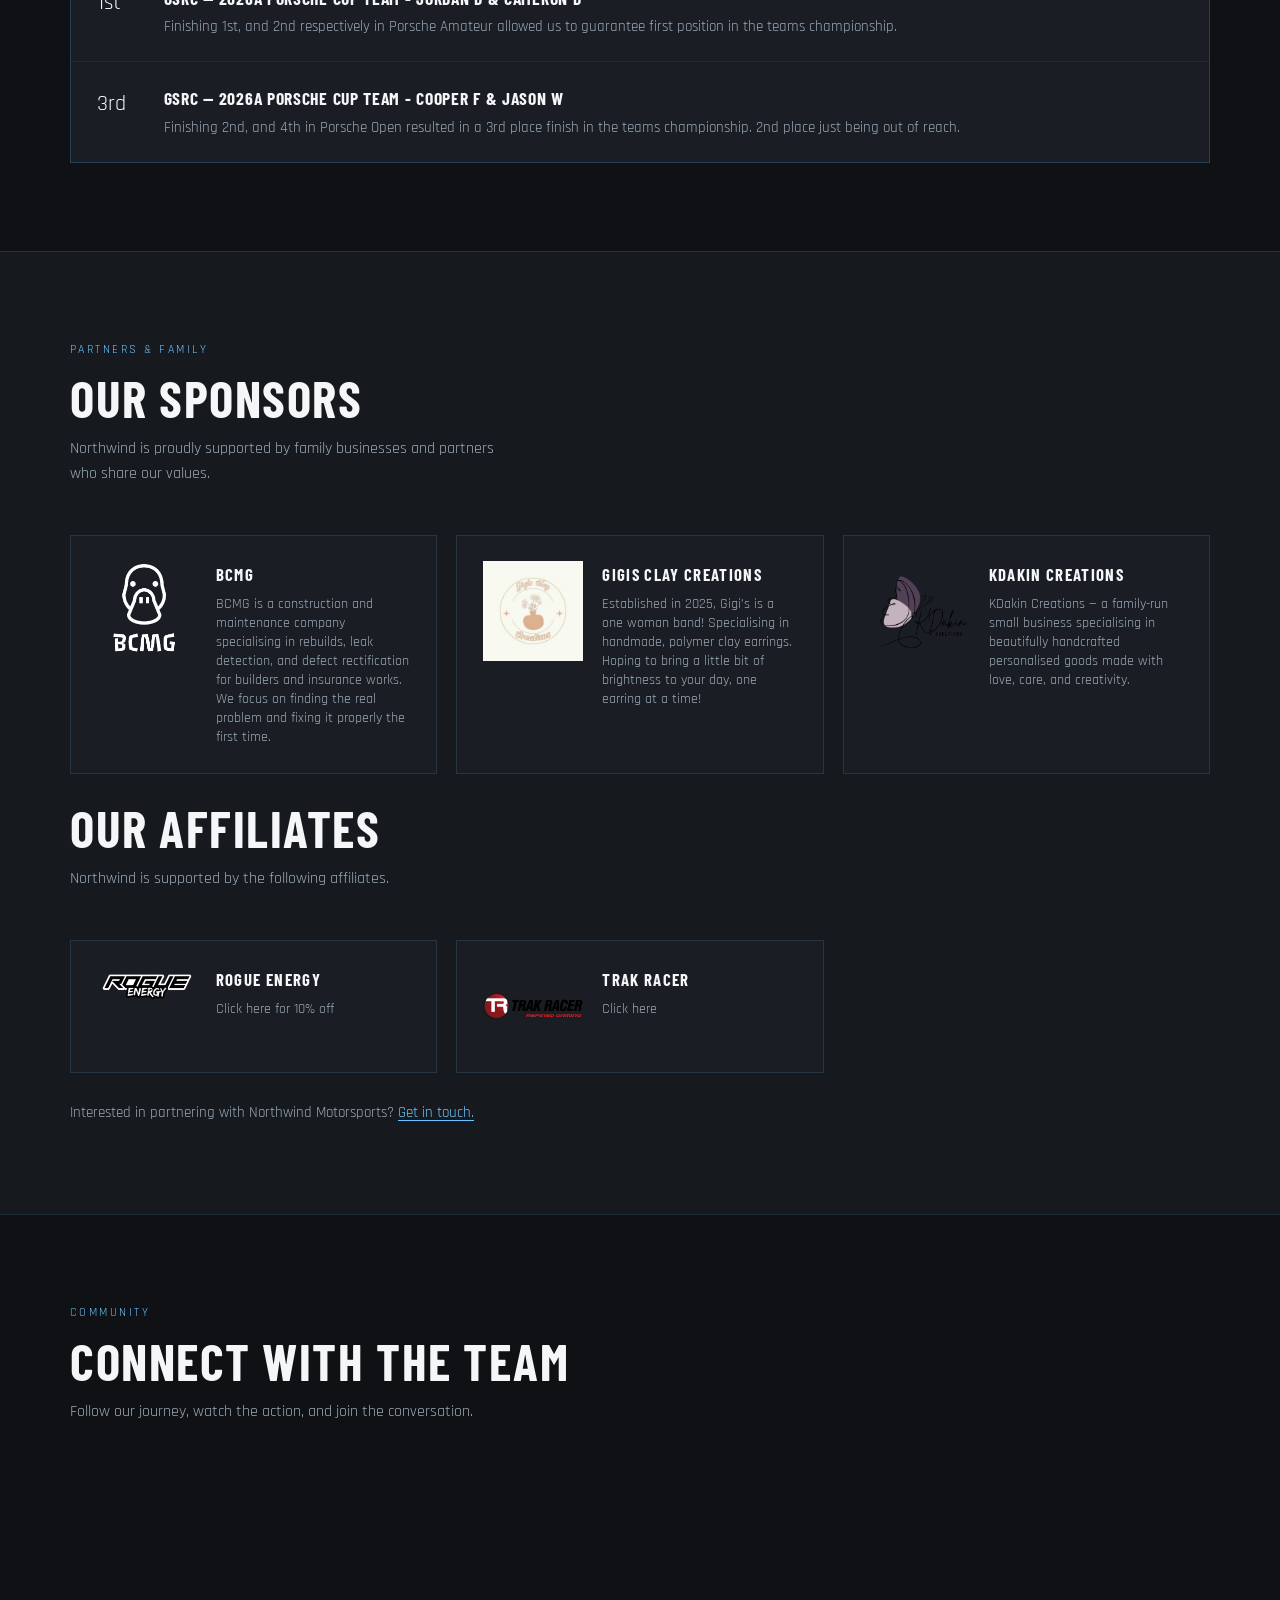
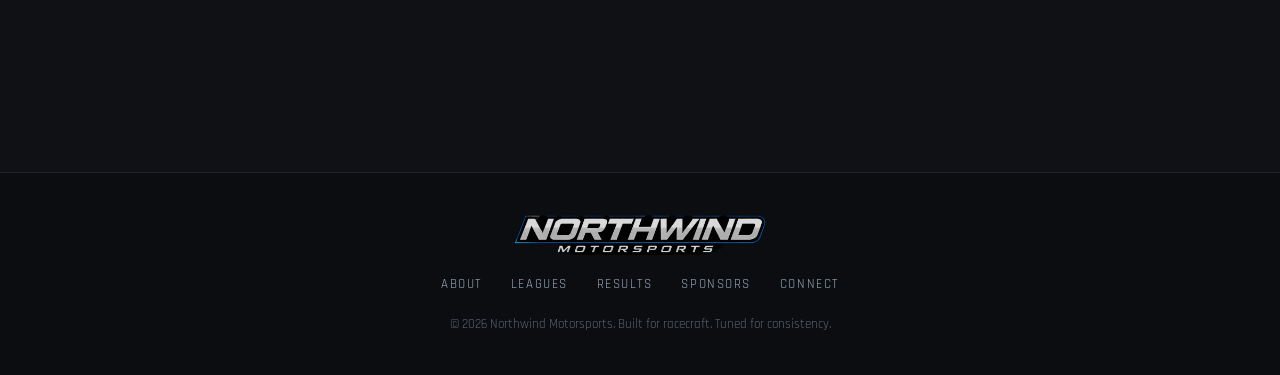
==== commit cb522c6b: "liveries" ====
--- a/index.html
+++ b/index.html
@@ -112,6 +112,51 @@
       </div>
     </section>
 
+    <!-- ─── LIVERIES ───────────────────────────────────────── -->
+    <section class="section livery-showcase" id="liveries">
+      <div class="container">
+        <div class="section-label reveal">Team Liveries</div>
+        <h2 class="section-title reveal">Northwind Livery Showcase</h2>
+        <p class="section-sub reveal">A rotating look at the team colours currently on track across our iRacing programs.</p>
+
+        <div class="livery-slider reveal" data-livery-slider>
+          <div class="livery-slider-media">
+            <article class="livery-slide is-active" data-slide>
+              <img src="images/liveries/porsche-922-livery.png" alt="Northwind Porsche 992.2 Cup livery" />
+              <div class="livery-slide-meta">
+                <span class="livery-tag">Porsche Cup</span>
+                <h3>Porsche 992.2 Cup</h3>
+              </div>
+            </article>
+            <article class="livery-slide" data-slide>
+              <img src="images/liveries/porsche-livery-2.png" alt="Alternate Northwind Porsche livery" />
+              <div class="livery-slide-meta">
+                <span class="livery-tag">GTP</span>
+                <h3>Porsche 963 GTP</h3>
+              </div>
+            </article>
+            <article class="livery-slide" data-slide>
+              <img src="images/liveries/formula-vee.png" alt="Northwind Skip Formula Vee livery" />
+              <div class="livery-slide-meta">
+                <span class="livery-tag">Formula</span>
+                <h3>Formula Vee</h3>
+              </div>
+            </article>
+          </div>
+
+          <div class="livery-slider-controls">
+            <button class="livery-control" type="button" data-slide-prev aria-label="Previous livery">Previous</button>
+            <div class="livery-dots" aria-label="Livery slides">
+              <button class="livery-dot is-active" type="button" data-slide-dot="0" aria-label="Show first livery"></button>
+              <button class="livery-dot" type="button" data-slide-dot="1" aria-label="Show second livery"></button>
+              <button class="livery-dot" type="button" data-slide-dot="2" aria-label="Show third livery"></button>
+            </div>
+            <button class="livery-control" type="button" data-slide-next aria-label="Next livery">Next</button>
+          </div>
+        </div>
+      </div>
+    </section>
+
     <!-- ─── LEAGUES ────────────────────────────────────────── -->
     <section class="section leagues" id="leagues">
       <div class="container">
@@ -250,11 +295,11 @@
 
         <h2 class="section-title reveal">Our Affiliates</h2>
         <p class="section-sub reveal">Northwind is supported by the following affiliates.</p>
-        <div class="sponsors-grid2">
+        <div class="sponsors-grid">
 
           <div class="sponsor-card reveal">
                       
-            <img src="images/rogue-energy.png" style="margin-top: auto; margin-bottom: auto;" alt="Sponsor logo" class="sponsor-logo" />
+            <img src="images/rogue-energy.png" alt="Sponsor logo" class="sponsor-logo" />
             <div class="sponsor-text">
               <h3>Rogue Energy</h3>
               <p><a href="https://rogueenergy.com/BrooklynBRacing">Click here for 10% off</a>
--- a/styles.css
+++ b/styles.css
@@ -320,6 +320,117 @@
   color: var(--text-soft);
 }
 
+/* ── LIVERIES ───────────────────────────────────────────── */
+.livery-slider {
+  border: 1px solid var(--border);
+  background: var(--bg-card);
+}
+
+.livery-slider-media {
+  position: relative;
+  min-height: 620px;
+}
+
+.livery-slide {
+  display: none;
+  position: relative;
+}
+
+.livery-slide.is-active {
+  display: block;
+}
+
+.livery-slide img {
+  width: 100%;
+  height: 620px;
+  object-fit: cover;
+}
+
+.livery-slide-meta {
+  position: absolute;
+  left: 1.5rem;
+  bottom: 1.5rem;
+  max-width: min(460px, calc(100% - 3rem));
+  background: rgba(15, 17, 20, 0.84);
+  border: 1px solid var(--border-hi);
+  padding: 1.2rem 1.25rem;
+}
+
+.livery-tag {
+  display: inline-block;
+  margin-bottom: 0.45rem;
+  font-size: 0.78rem;
+  letter-spacing: 0.16em;
+  text-transform: uppercase;
+  color: var(--blue-light);
+}
+
+.livery-slide-meta h3 {
+  font-family: "Barlow Condensed", sans-serif;
+  font-size: 1.7rem;
+  text-transform: uppercase;
+  letter-spacing: 0.04em;
+  line-height: 1;
+  margin-bottom: 0.45rem;
+}
+
+.livery-slide-meta p {
+  color: var(--text-soft);
+  font-size: 0.95rem;
+}
+
+.livery-slider-controls {
+  display: flex;
+  align-items: center;
+  justify-content: space-between;
+  gap: 1rem;
+  padding: 1rem 1.25rem;
+  border-top: 1px solid var(--border);
+}
+
+.livery-control {
+  min-width: 112px;
+  padding: 0.7rem 1rem;
+  background: transparent;
+  border: 1px solid var(--border-hi);
+  color: var(--text);
+  font-family: "Barlow Condensed", sans-serif;
+  font-size: 0.92rem;
+  letter-spacing: 0.12em;
+  text-transform: uppercase;
+  cursor: pointer;
+  transition: border-color 0.2s ease, color 0.2s ease, background 0.2s ease;
+}
+
+.livery-control:hover {
+  border-color: var(--blue);
+  background: rgba(63, 167, 245, 0.08);
+  color: var(--blue-light);
+}
+
+.livery-dots {
+  display: flex;
+  align-items: center;
+  justify-content: center;
+  gap: 0.55rem;
+}
+
+.livery-dot {
+  width: 12px;
+  height: 12px;
+  border-radius: 50%;
+  border: 1px solid var(--border-hi);
+  background: transparent;
+  cursor: pointer;
+  transition: transform 0.2s ease, background 0.2s ease, border-color 0.2s ease;
+}
+
+.livery-dot.is-active {
+  background: var(--blue);
+  border-color: var(--blue);
+  transform: scale(1.05);
+}
+
 /* ── LEAGUES ────────────────────────────────────────────── */
 .leagues-grid {
   display: grid;
@@ -656,6 +767,8 @@
   .about-grid { grid-template-columns: 1fr; }
   .about-lead h2 { position: static; }
   .pillars { grid-template-columns: repeat(2, 1fr); }
+  .livery-slider-media { min-height: 520px; }
+  .livery-slide img { height: 520px; }
   .results-row { grid-template-columns: repeat(2, 1fr); }
 }
 
@@ -691,6 +804,14 @@
 
   .hero-logo { width: min(400px, 100%); }
 
+  .livery-slider-controls {
+    flex-direction: column;
+  }
+
+  .livery-control {
+    width: 100%;
+  }
+
   .leagues-grid,
   .sponsors-grid,
   .socials-grid { grid-template-columns: 1fr; }
@@ -703,4 +824,13 @@
   .hero { min-height: 54vh; }
   .hero-stats { flex-direction: column; align-items: flex-start; gap: 1rem; }
   .hstat-div { display: none; }
-}
+  .livery-slider-media { min-height: 360px; }
+  .livery-slide img { height: 360px; }
+  .livery-slide-meta {
+    left: 1rem;
+    right: 1rem;
+    bottom: 1rem;
+    max-width: none;
+    padding: 1rem;
+  }
+}
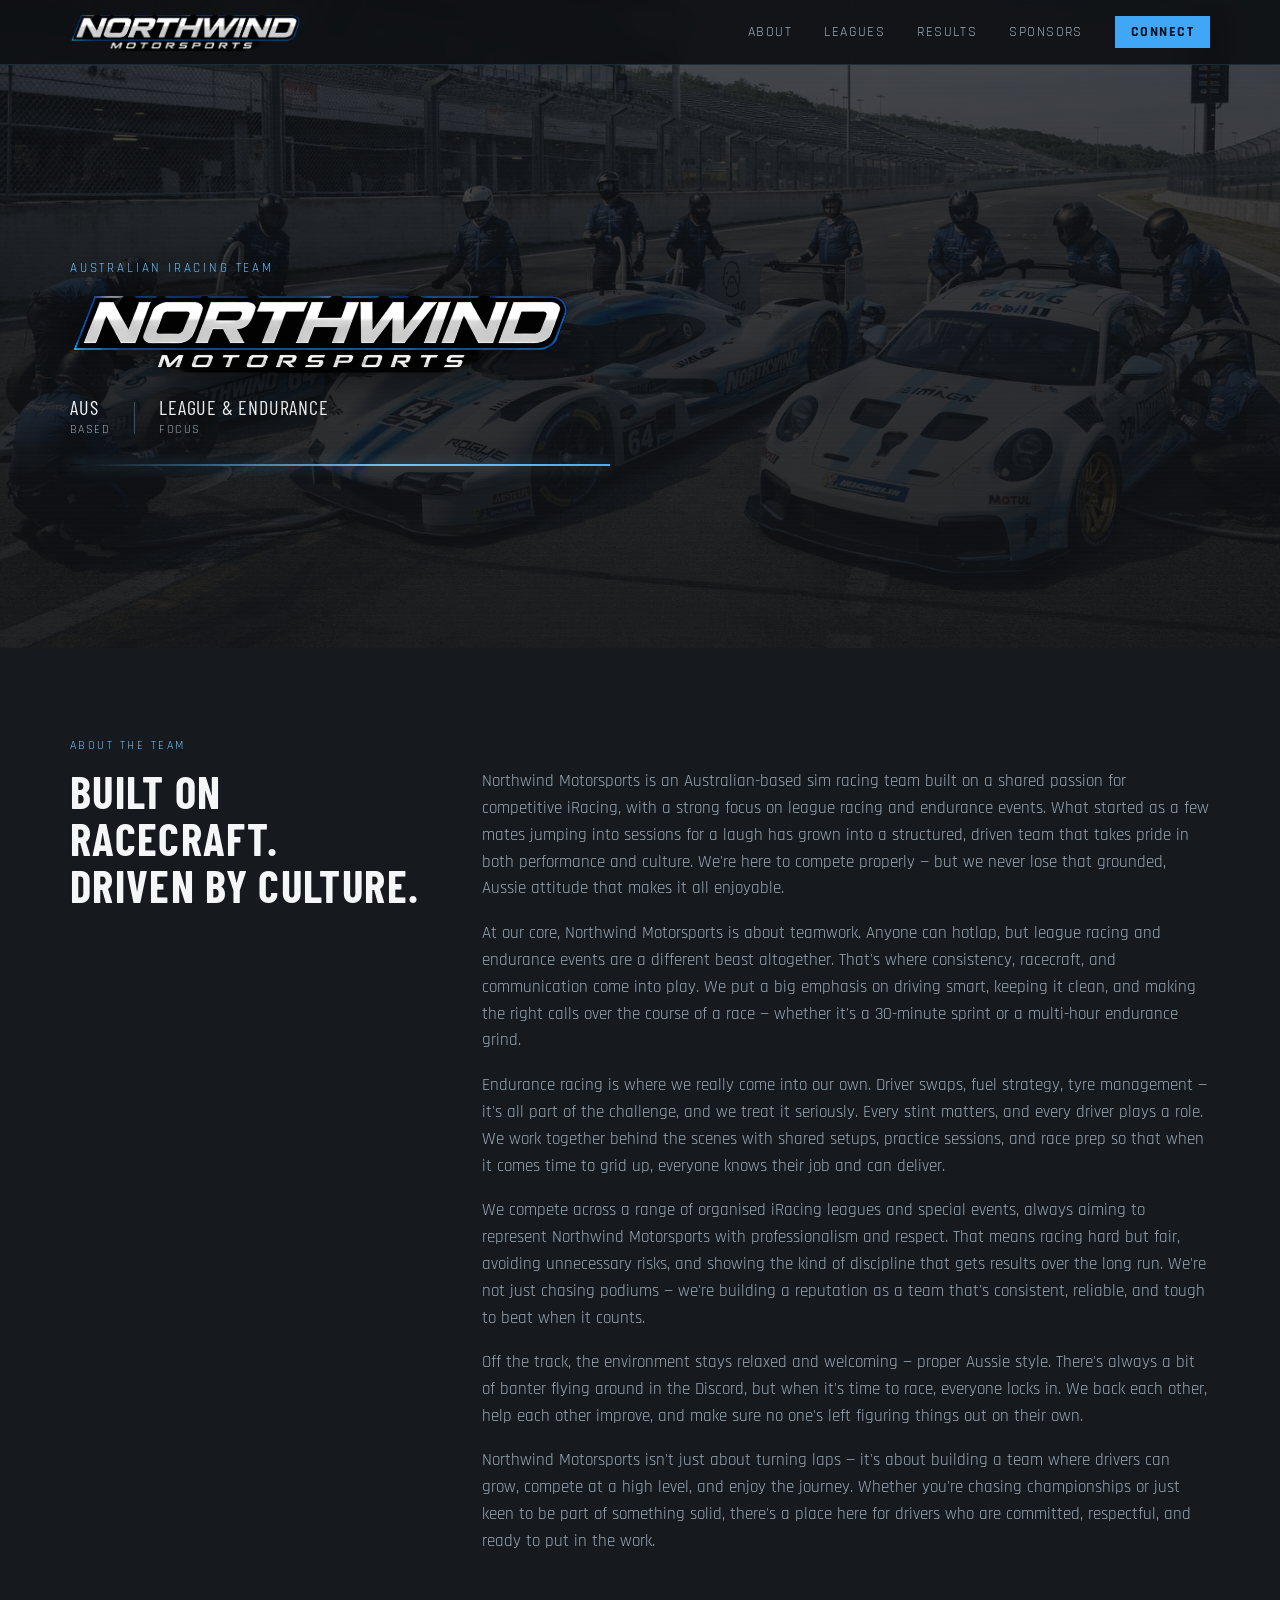
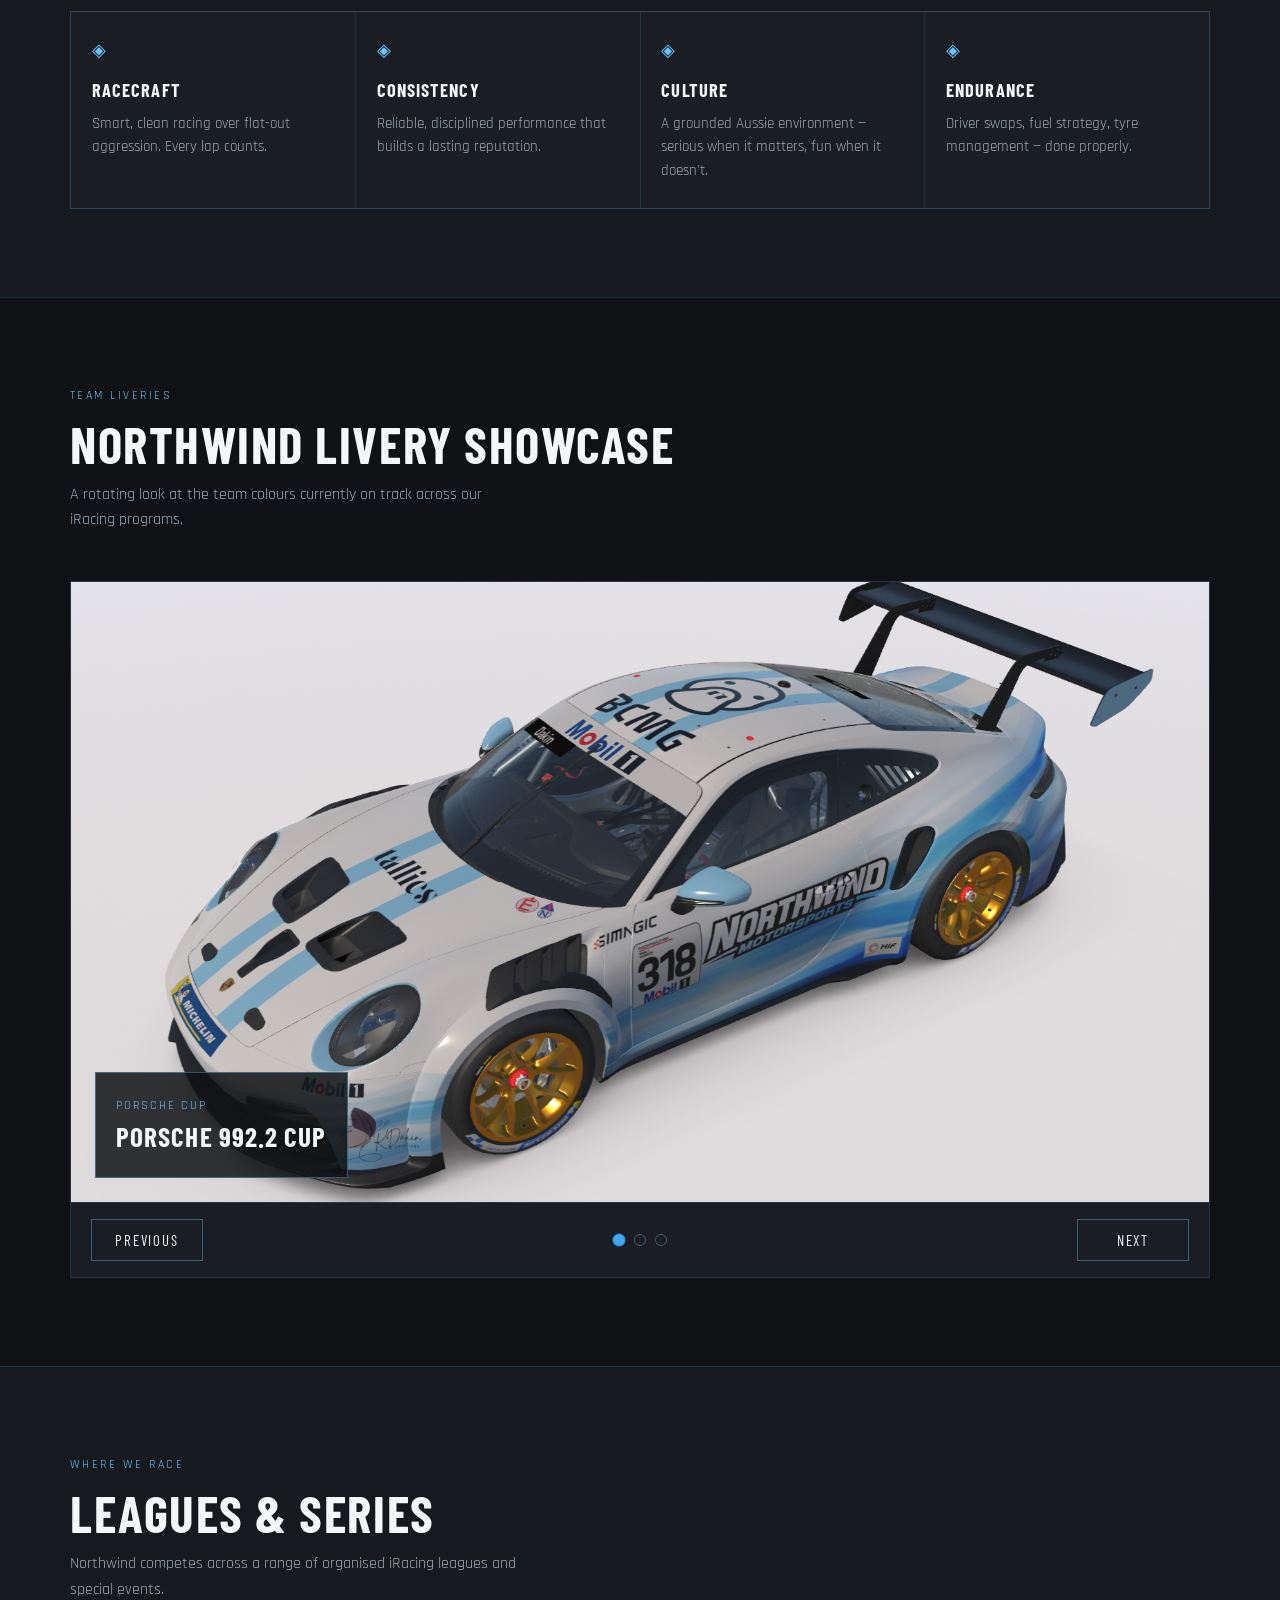
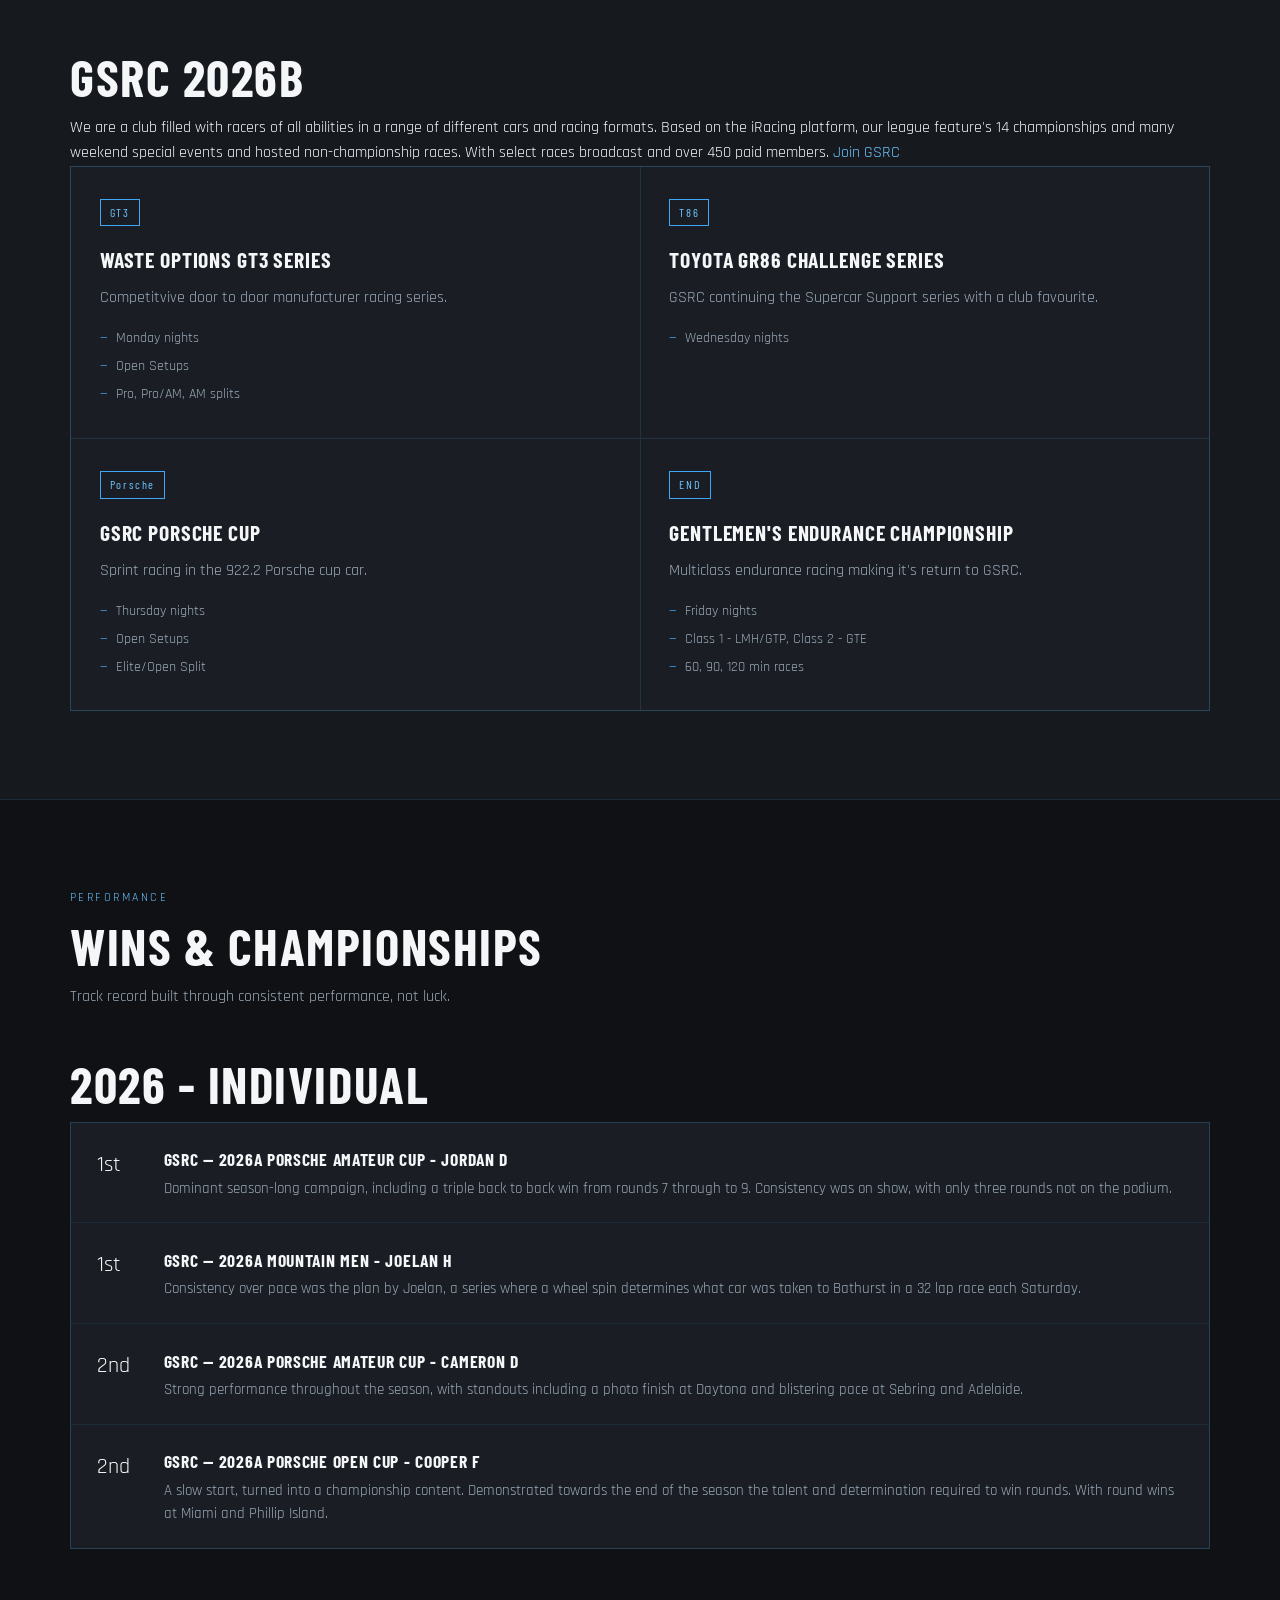
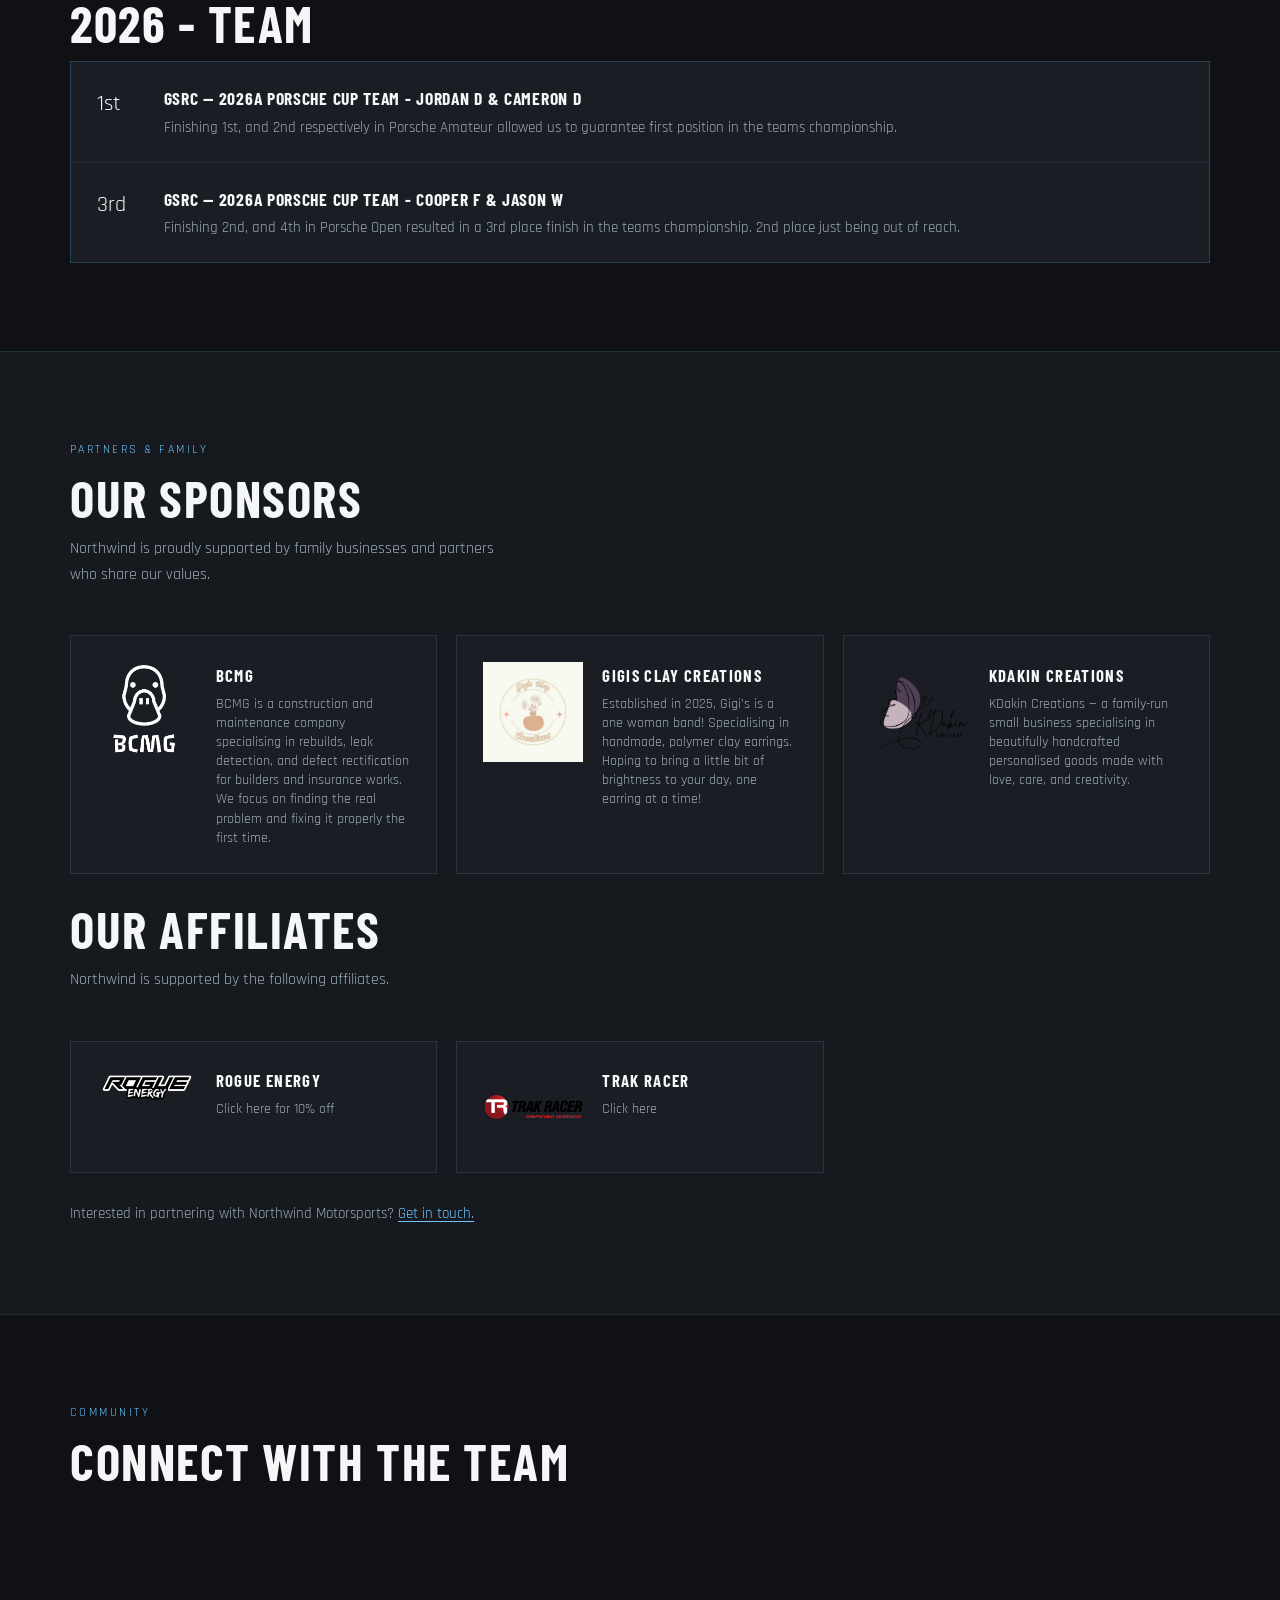
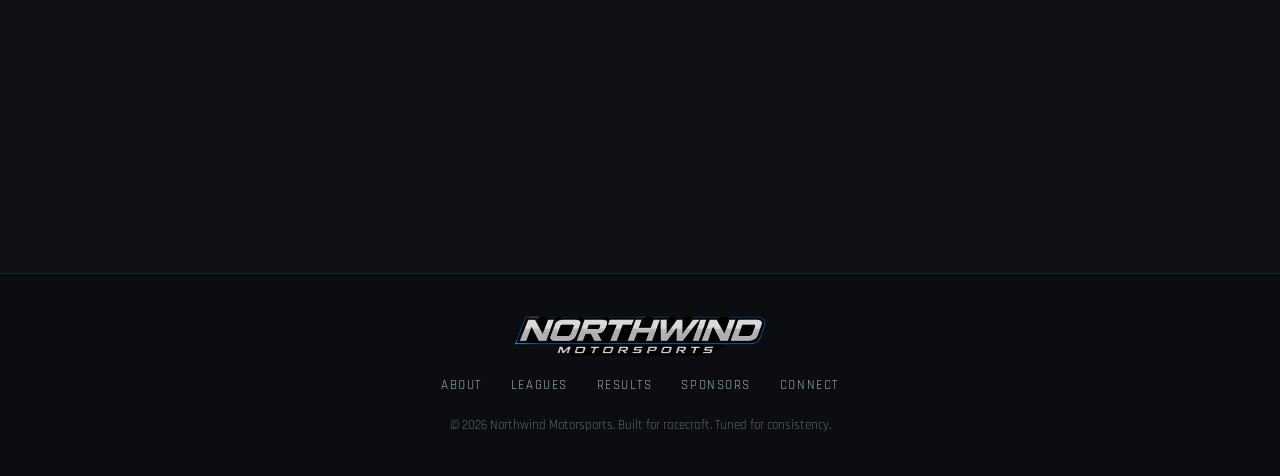
==== commit cc9bd132: "add win" ====
--- a/index.html
+++ b/index.html
@@ -227,6 +227,13 @@
             </div>
           </article>
           <article class="accolade reveal">
+            <span class="accolade-icon">1st</span>
+            <div>
+              <h4>GSRC — 2026A Mountain Men - Joelan H</h4>
+              <p>Consistency over pace was the plan by Joelan, a series where a wheel spin determines what car was taken to Bathurst in a 32 lap race each Saturday.</p>
+            </div>
+          </article>
+          <article class="accolade reveal">
             <span class="accolade-icon">2nd</span>
             <div>
               <h4>GSRC — 2026A Porsche Amateur Cup - Cameron D</h4>
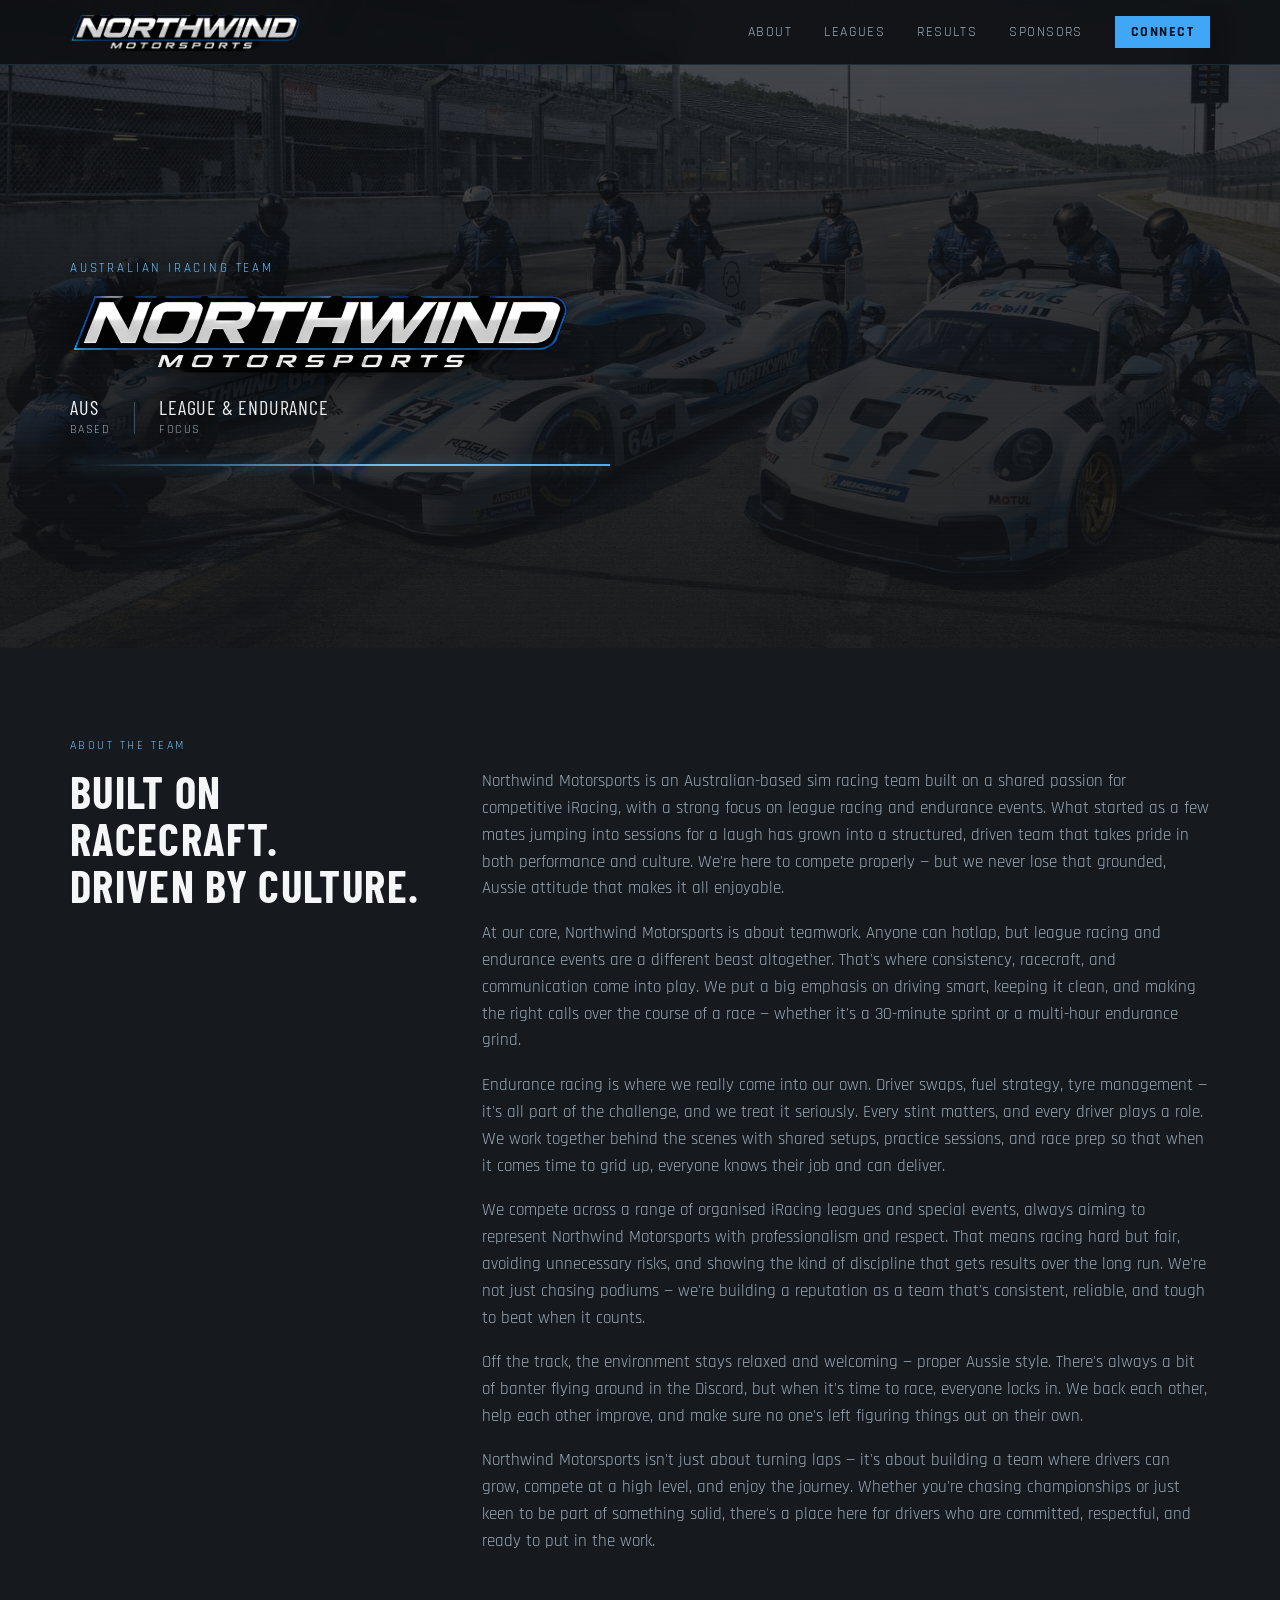
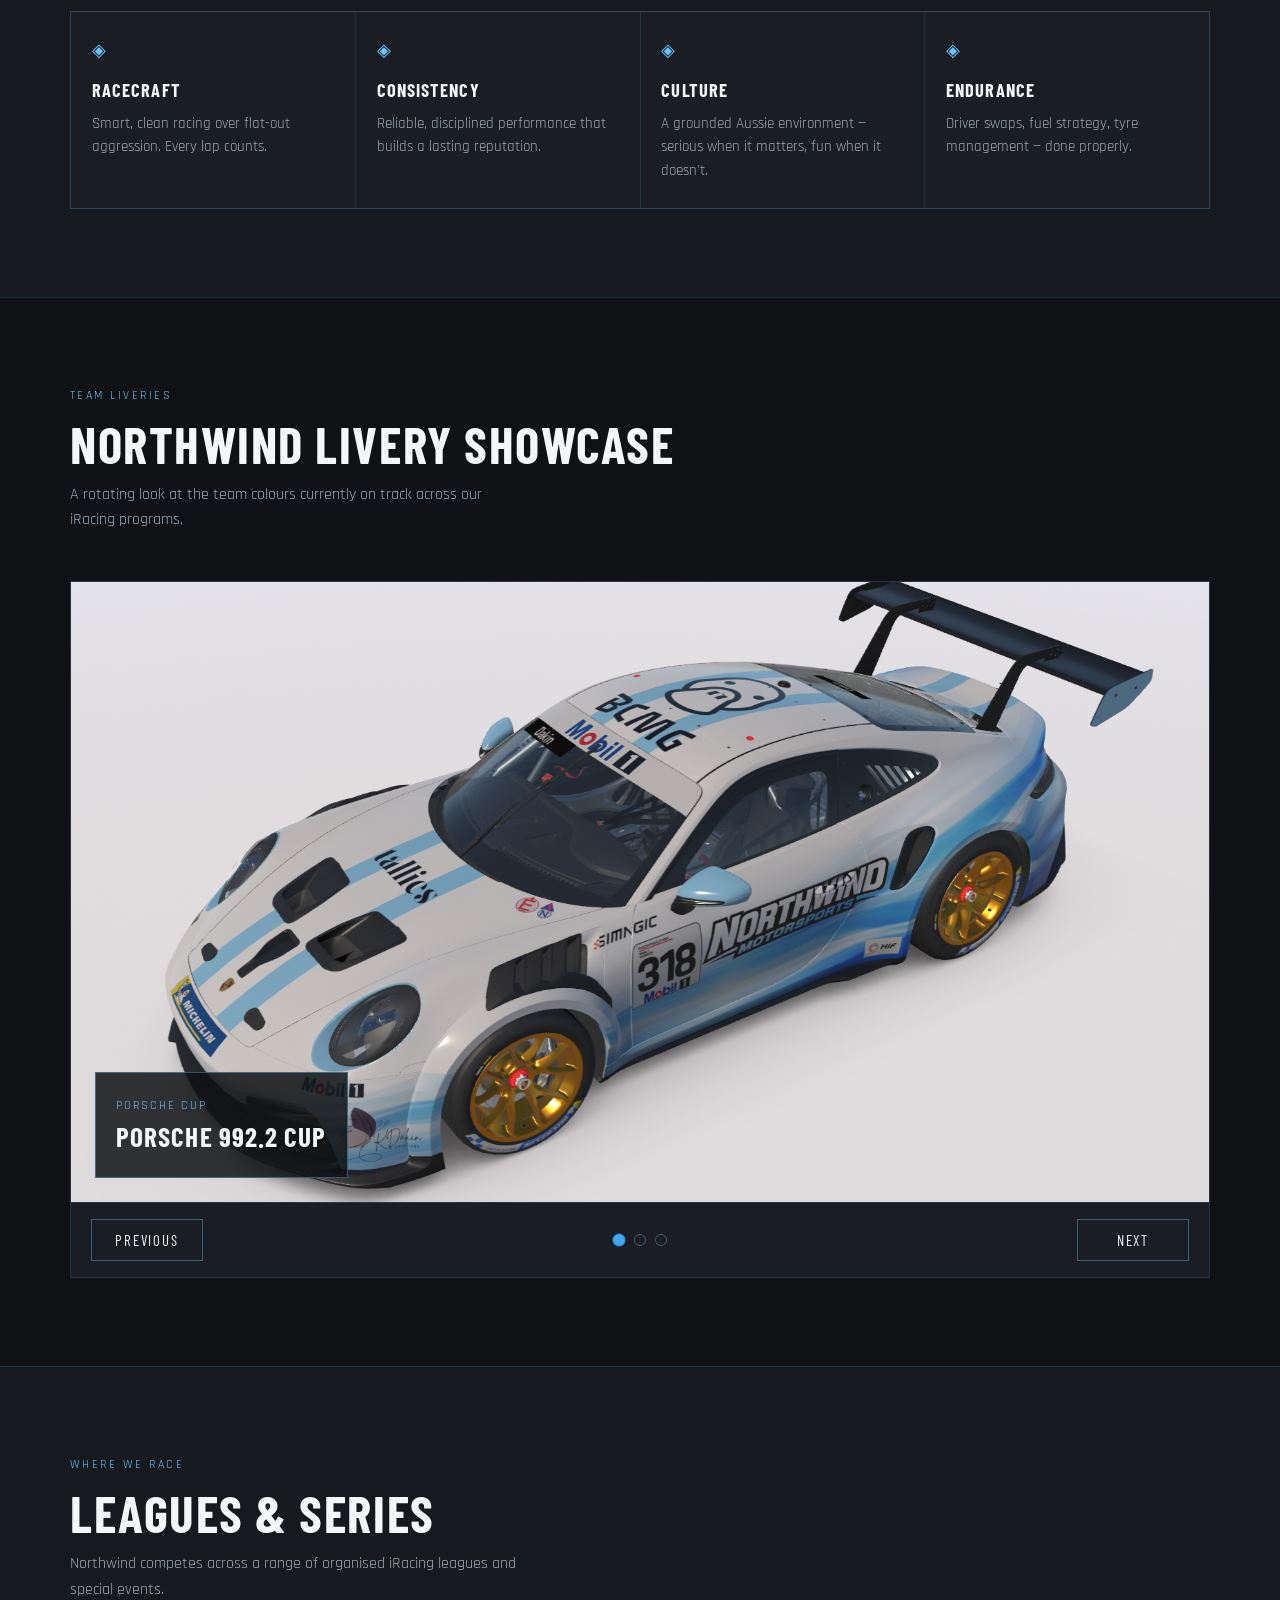
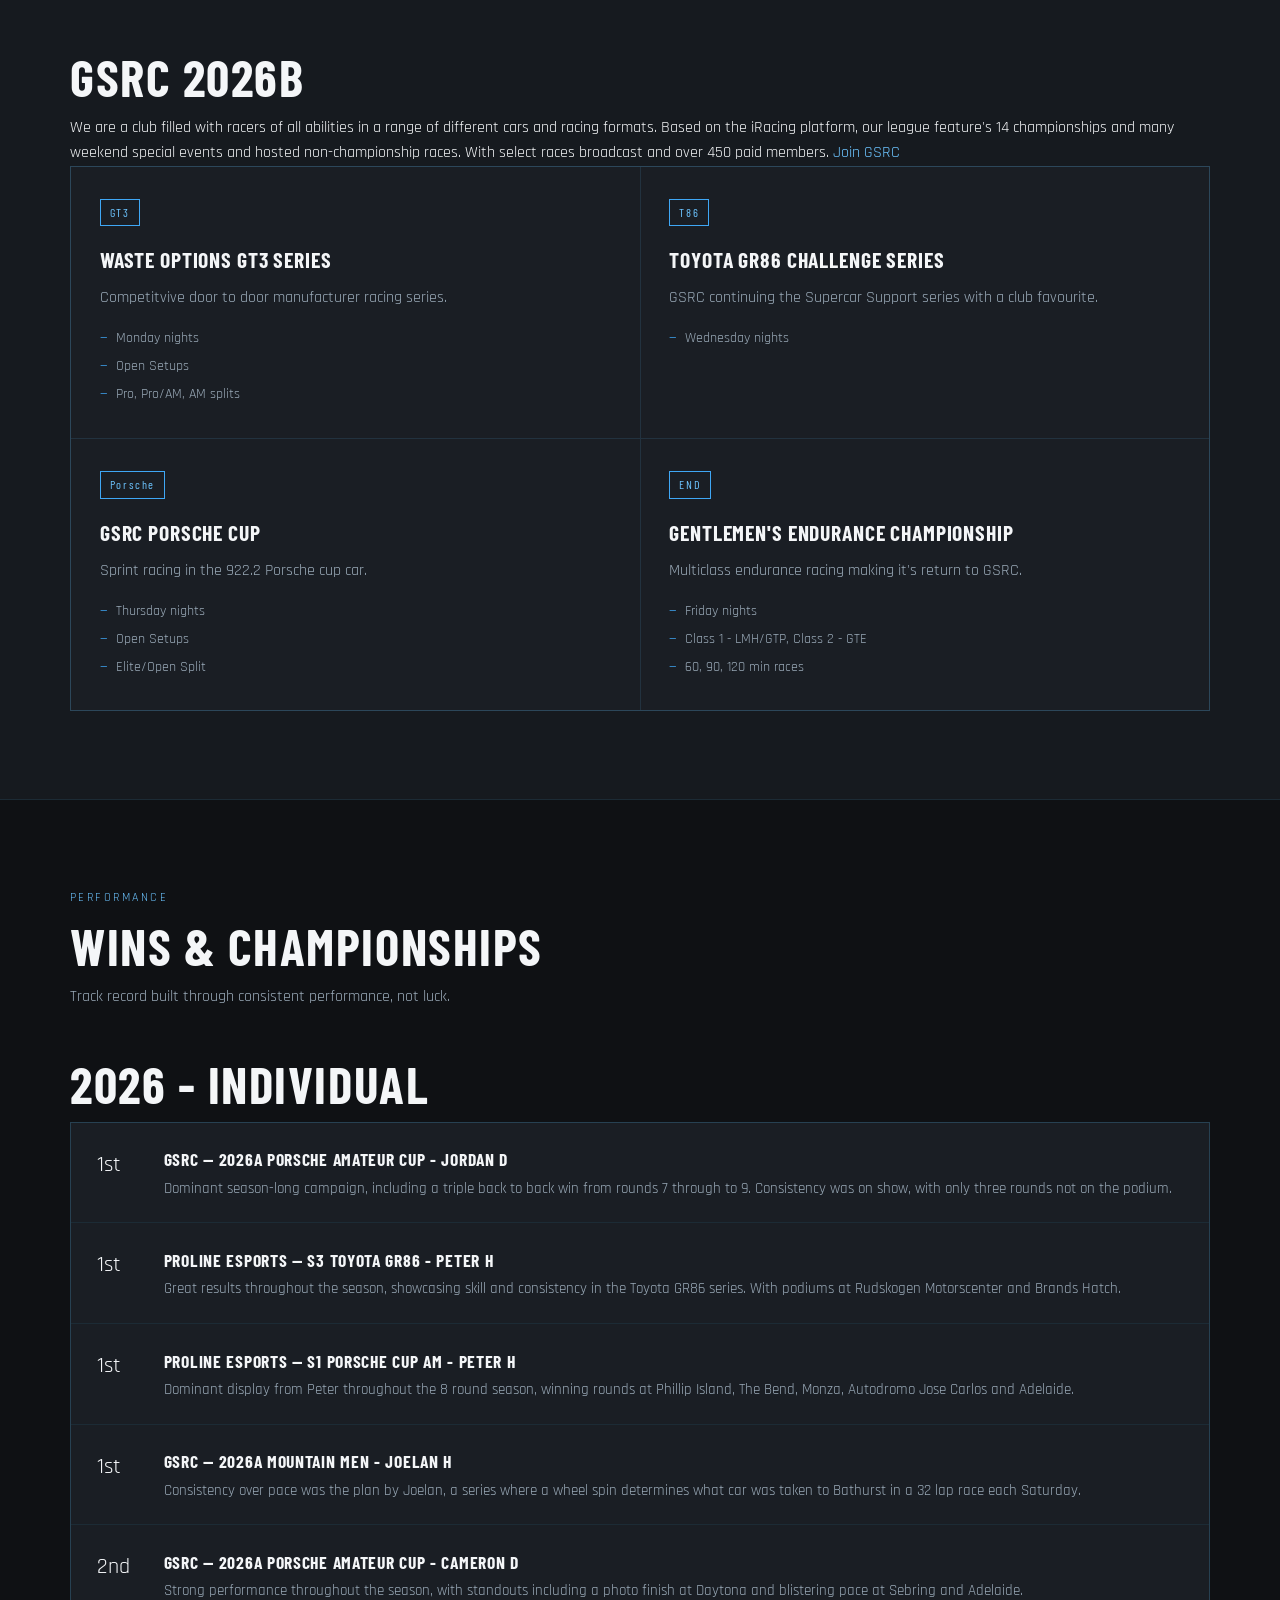
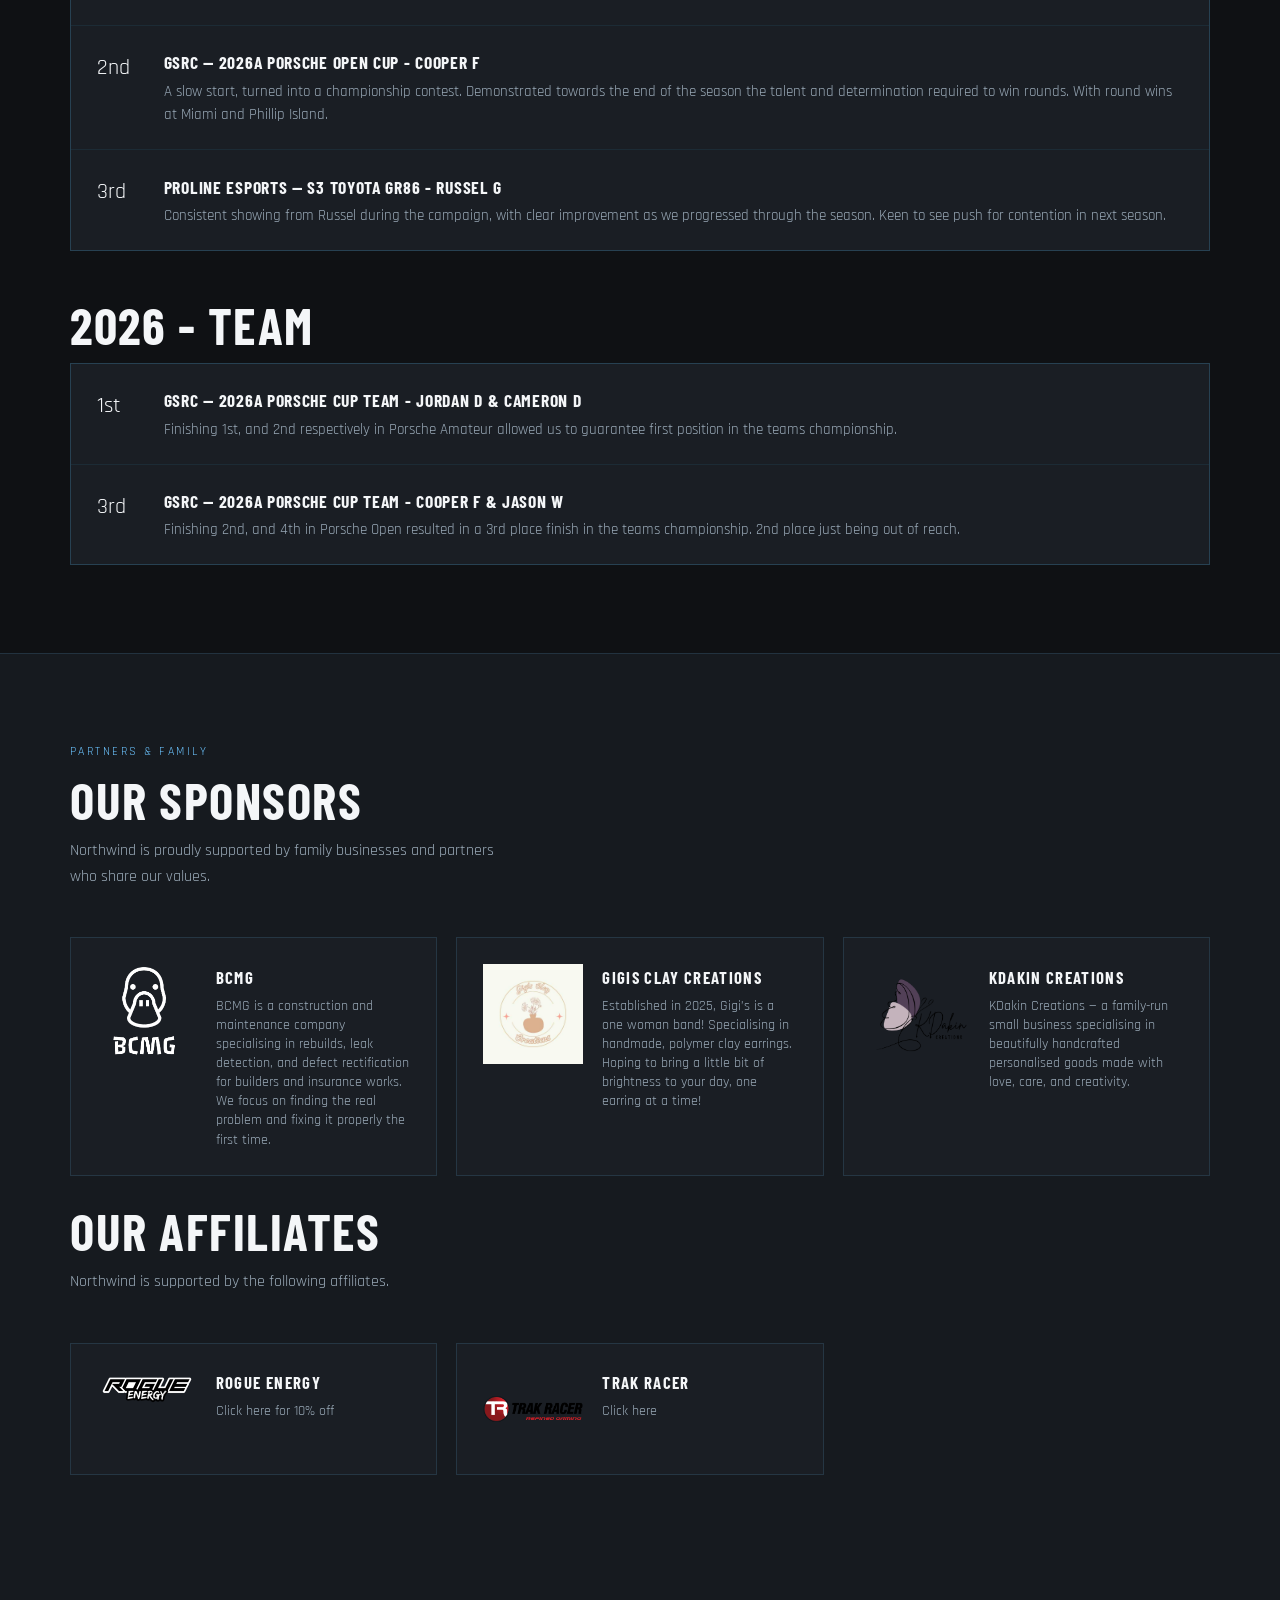
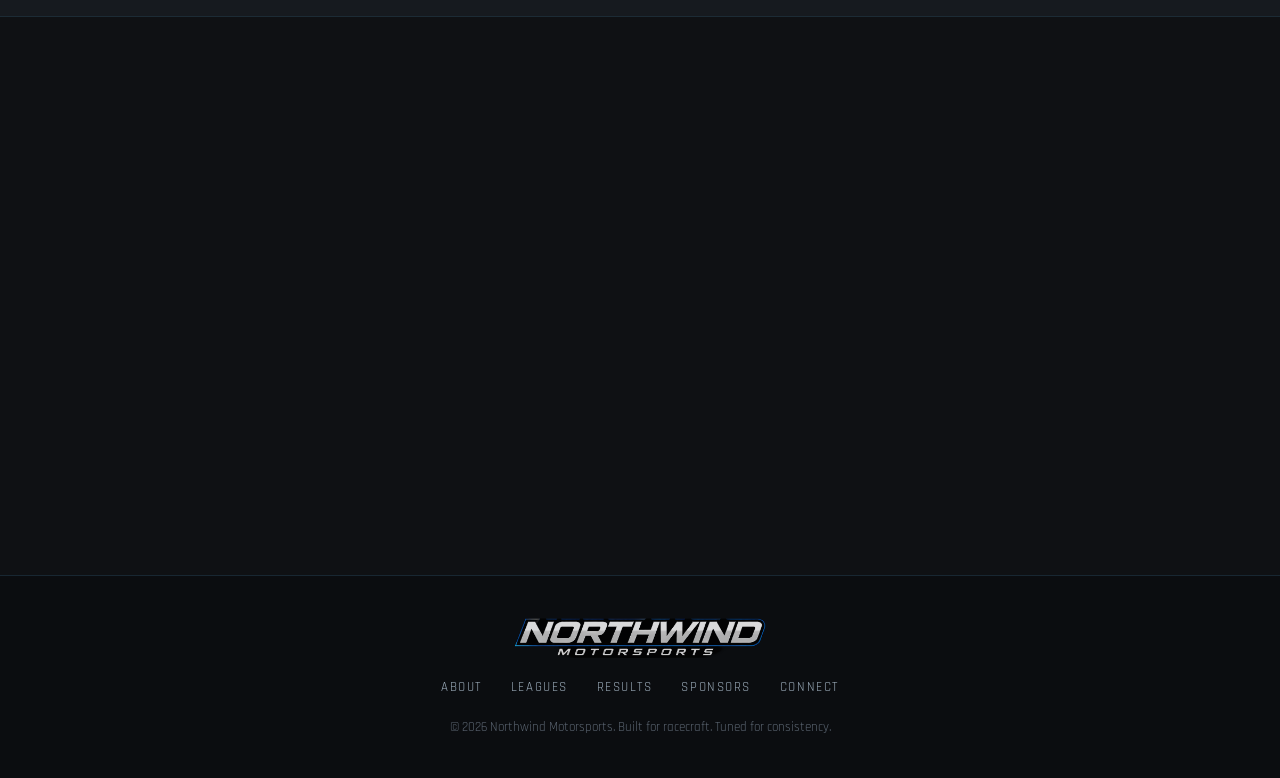
==== commit c87de88c: "update awards" ====
--- a/index.html
+++ b/index.html
@@ -229,6 +229,20 @@
           <article class="accolade reveal">
             <span class="accolade-icon">1st</span>
             <div>
+              <h4>ProLine Esports — S3 Toyota GR86 - Peter H</h4>
+              <p>Great results throughout the season, showcasing skill and consistency in the Toyota GR86 series. With podiums at Rudskogen Motorscenter and Brands Hatch.</p>
+            </div>
+          </article>
+          <article class="accolade reveal">
+            <span class="accolade-icon">1st</span>
+            <div>
+              <h4>ProLine Esports — S1 Porsche Cup AM - Peter H</h4>
+              <p>Dominant display from Peter throughout the 8 round season, winning rounds at Phillip Island, The Bend, Monza, Autodromo Jose Carlos and Adelaide.</p>
+            </div>
+          </article>
+          <article class="accolade reveal">
+            <span class="accolade-icon">1st</span>
+            <div>
               <h4>GSRC — 2026A Mountain Men - Joelan H</h4>
               <p>Consistency over pace was the plan by Joelan, a series where a wheel spin determines what car was taken to Bathurst in a 32 lap race each Saturday.</p>
             </div>
@@ -244,7 +258,14 @@
             <span class="accolade-icon">2nd</span>
             <div>
               <h4>GSRC — 2026A Porsche Open Cup - Cooper F</h4>
-              <p> A slow start, turned into a championship content. Demonstrated towards the end of the season the talent and determination required to win rounds. With round wins at Miami and Phillip Island. </p>
+              <p> A slow start, turned into a championship contest. Demonstrated towards the end of the season the talent and determination required to win rounds. With round wins at Miami and Phillip Island. </p>
+            </div>
+          </article>
+          <article class="accolade reveal">
+            <span class="accolade-icon">3rd</span>
+            <div>
+              <h4>ProLine Esports — S3 Toyota GR86 - Russel G</h4>
+              <p>Consistent showing from Russel during the campaign, with clear improvement as we progressed through the season. Keen to see push for contention in next season.</p>
             </div>
           </article>
         </div>
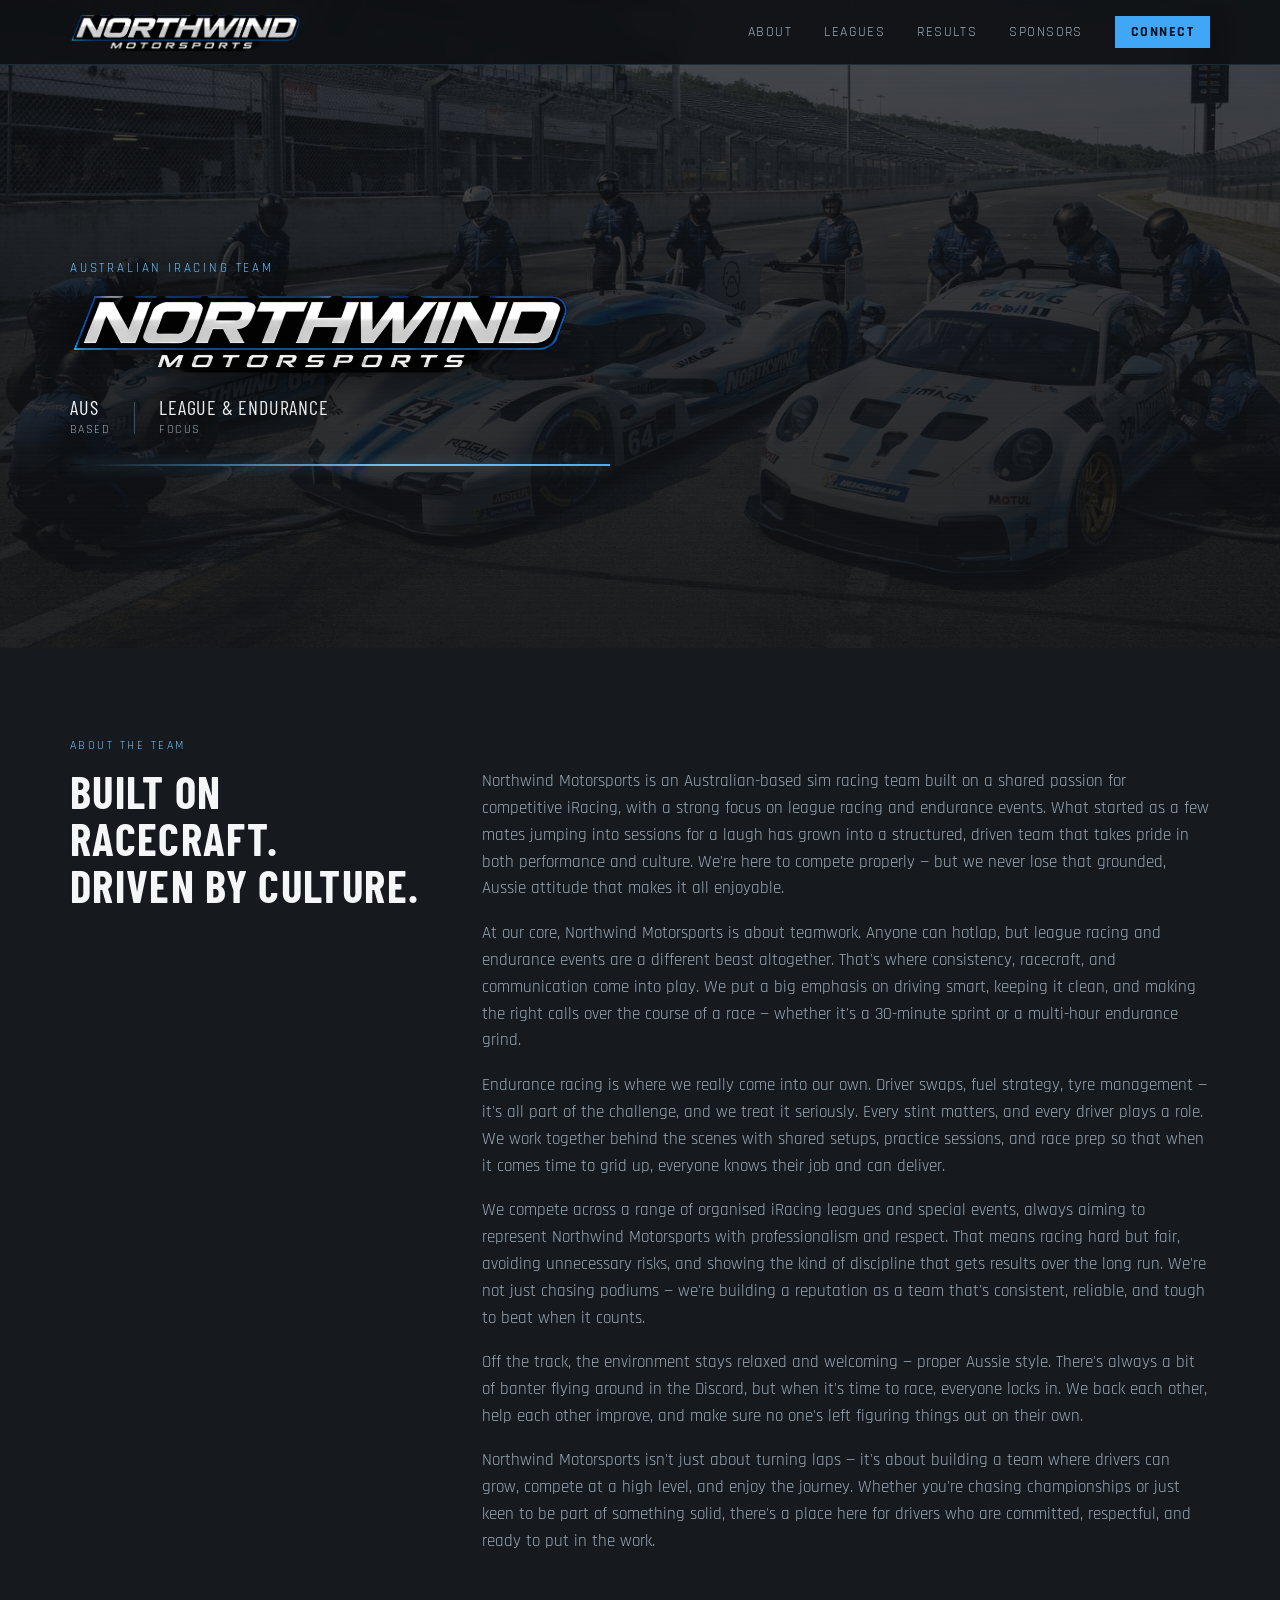
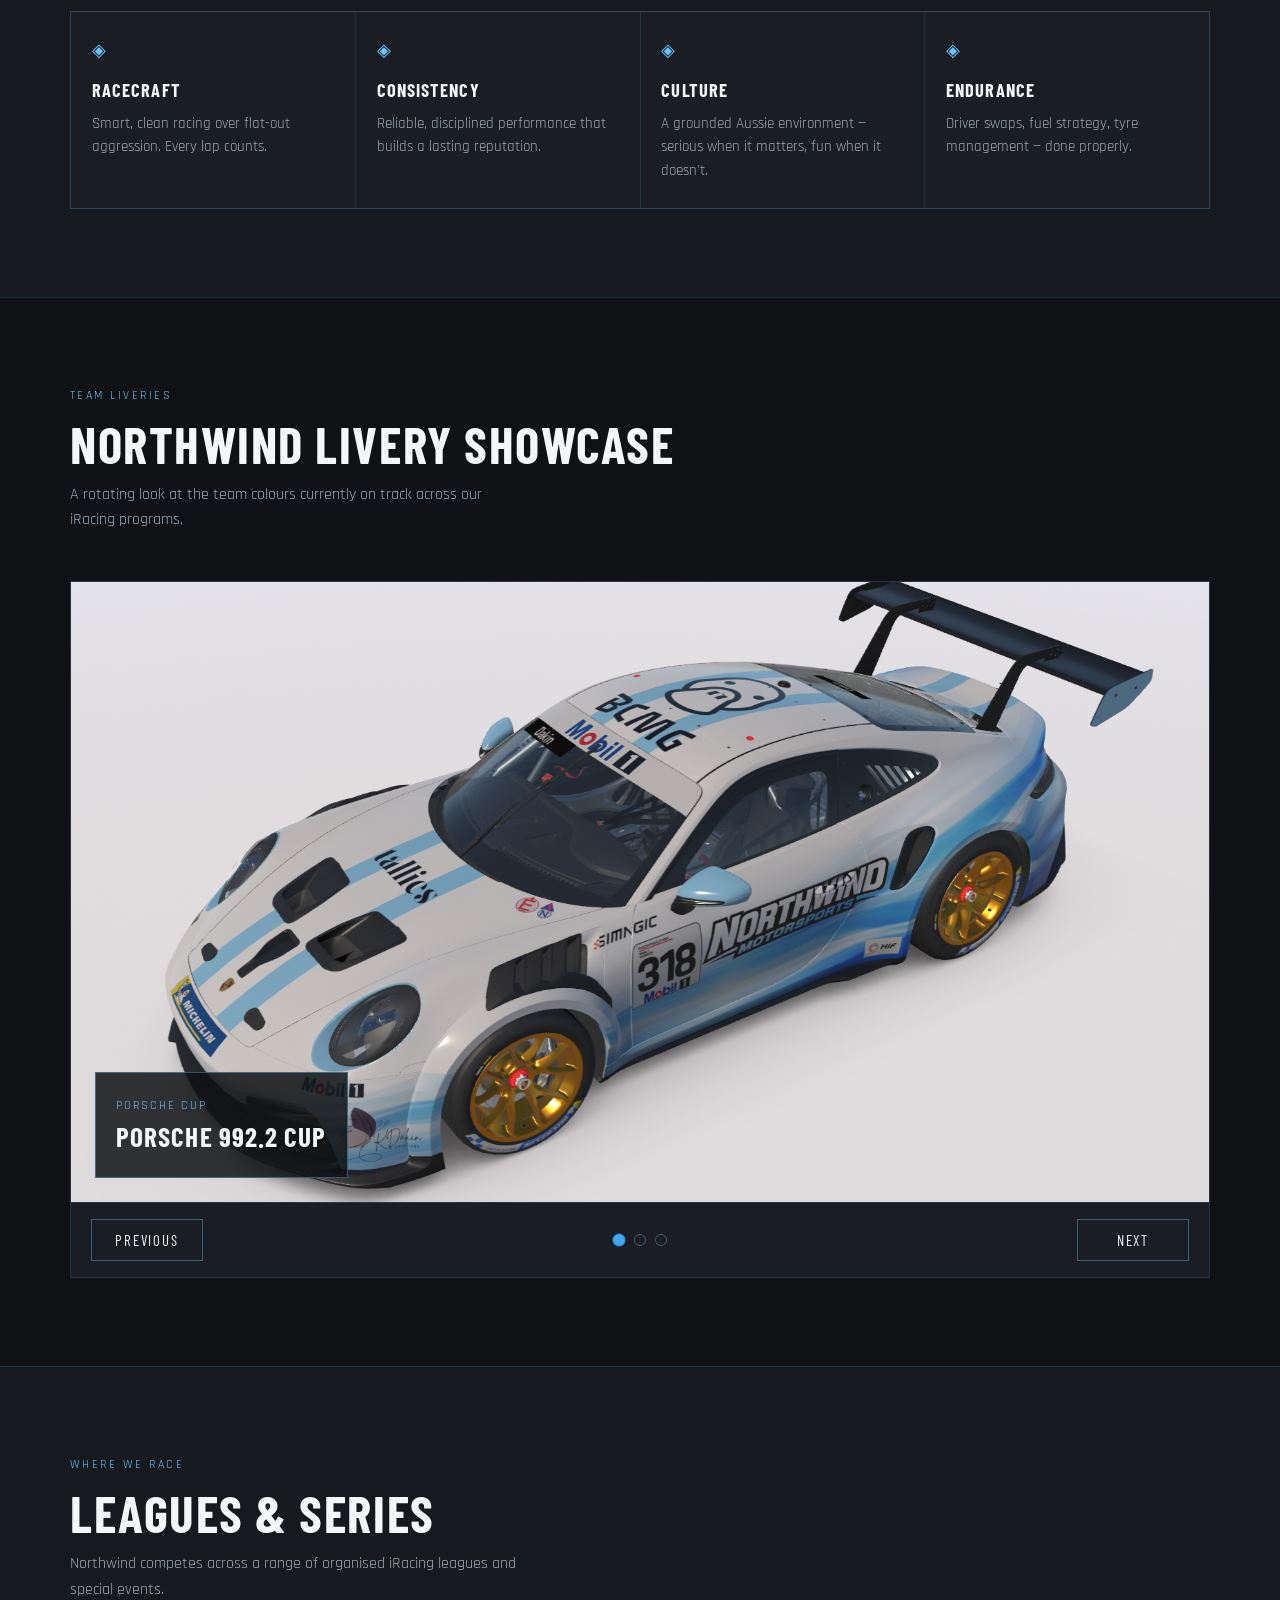
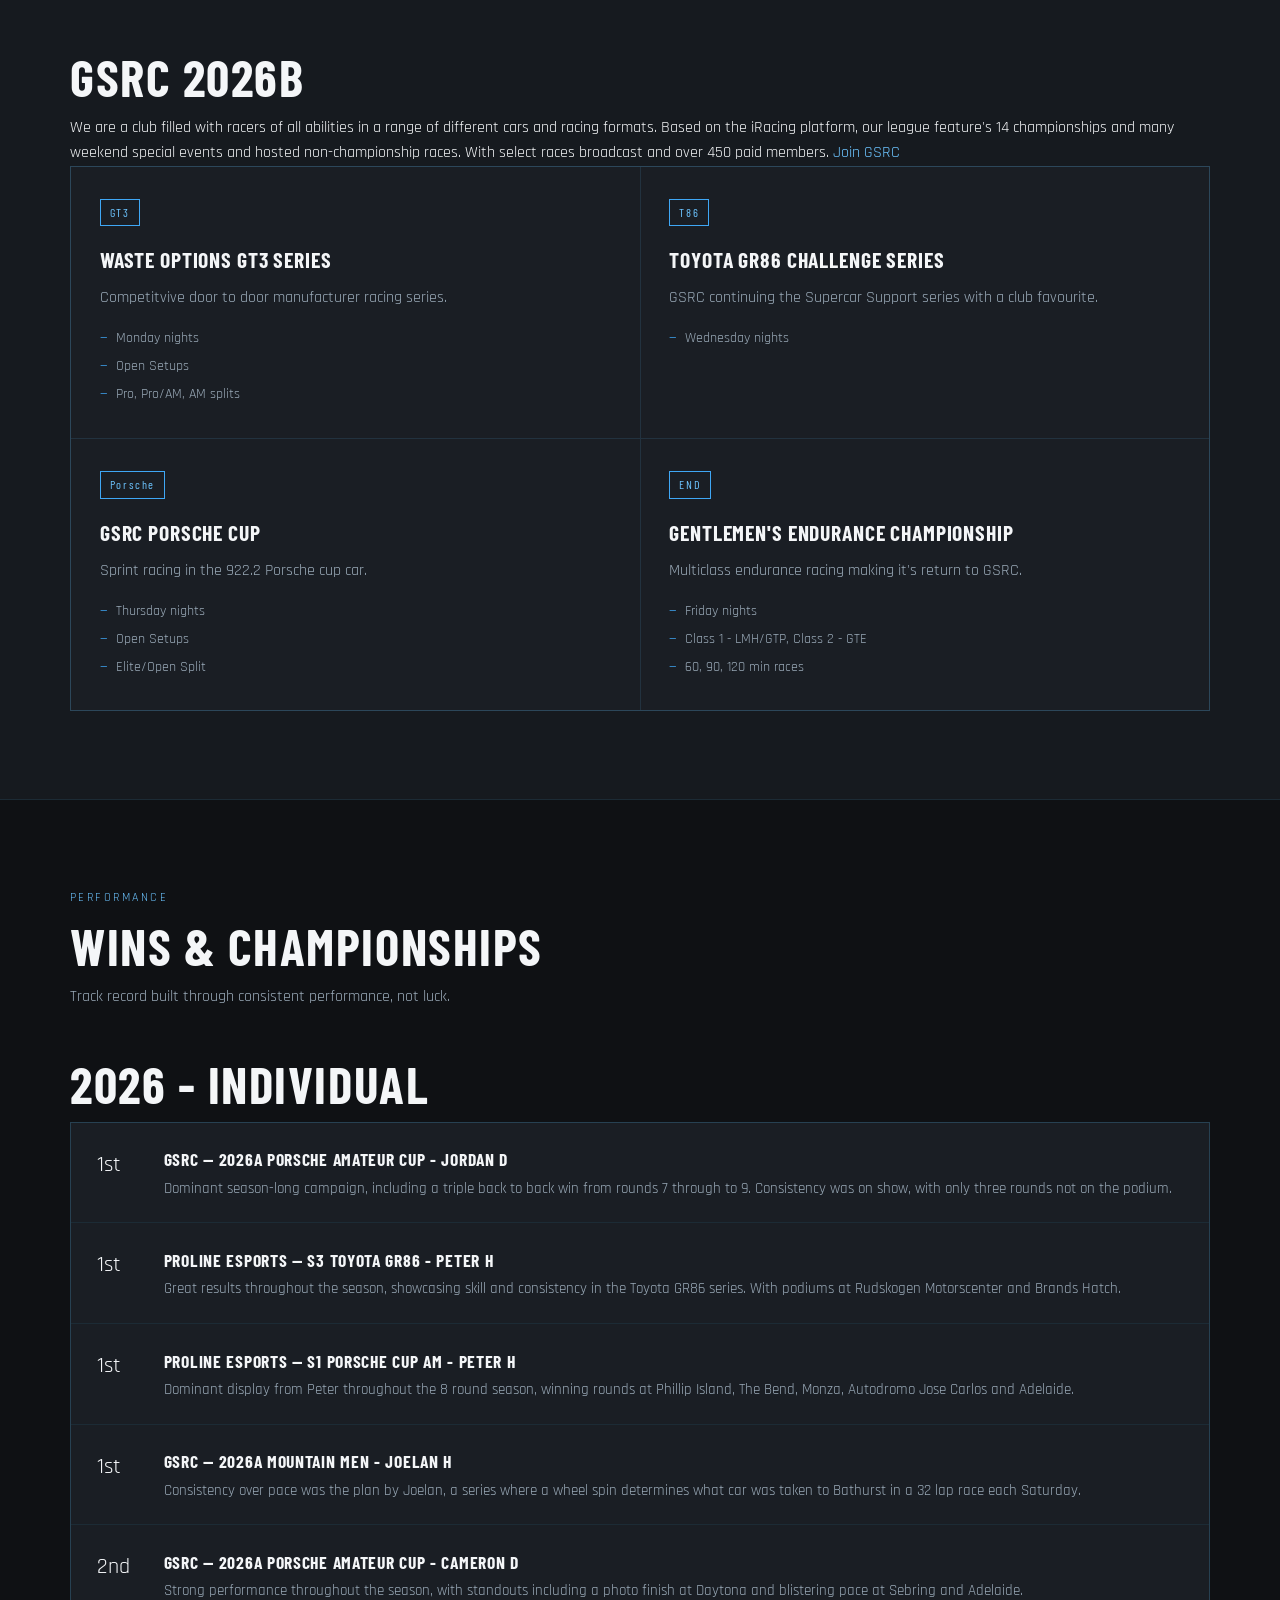
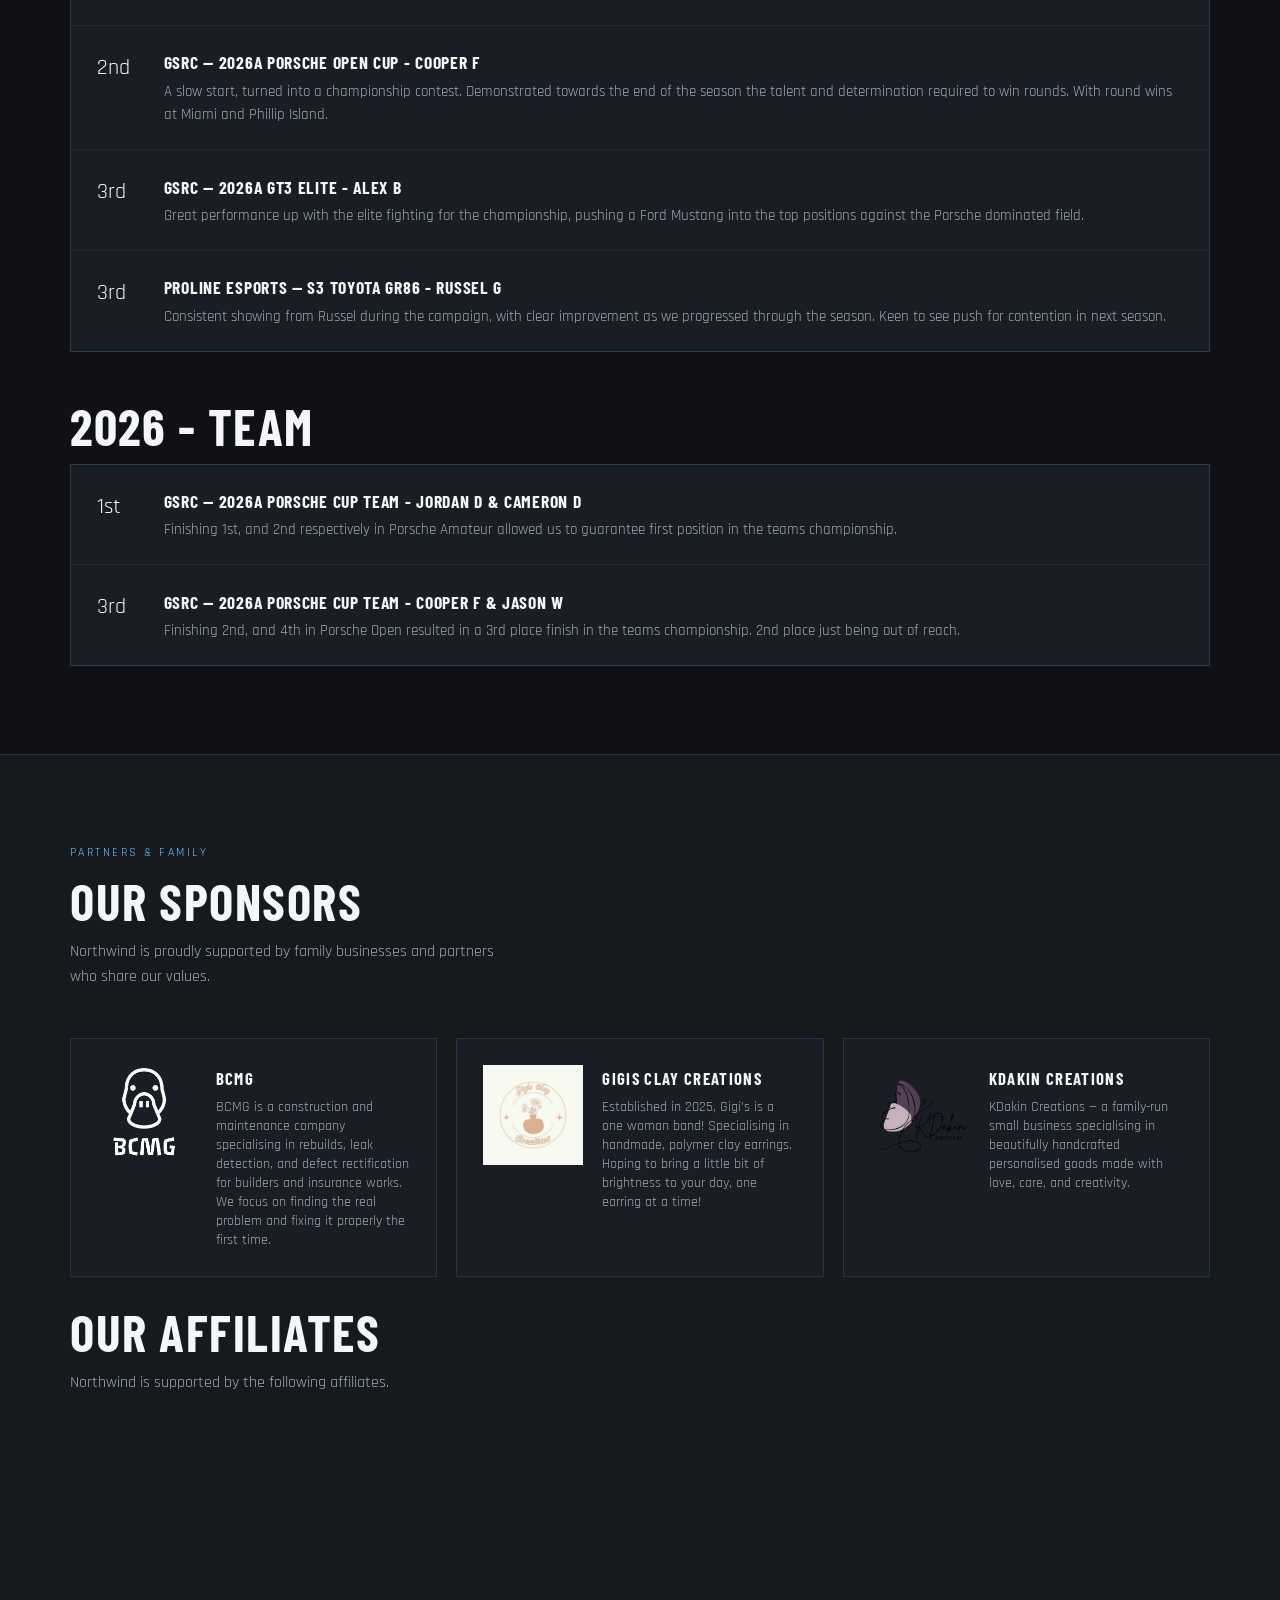
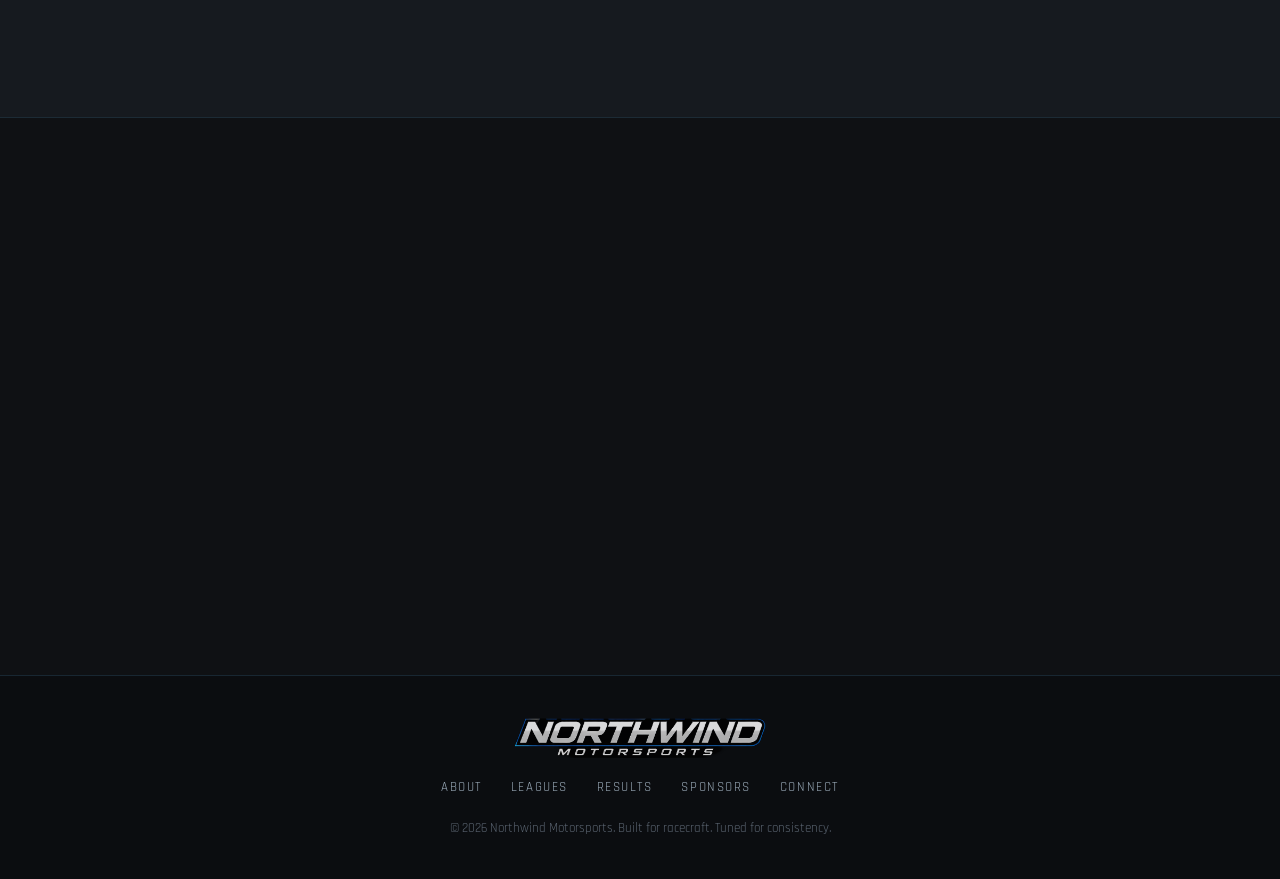
==== commit a6274b3e: "add gt3" ====
--- a/index.html
+++ b/index.html
@@ -264,6 +264,13 @@
           <article class="accolade reveal">
             <span class="accolade-icon">3rd</span>
             <div>
+              <h4>GSRC — 2026A GT3 Elite - Alex B</h4>
+              <p>Great performance up with the elite fighting for the championship, pushing a Ford Mustang into the top positions against the Porsche dominated field.</p>
+            </div>
+          </article>
+          <article class="accolade reveal">
+            <span class="accolade-icon">3rd</span>
+            <div>
               <h4>ProLine Esports — S3 Toyota GR86 - Russel G</h4>
               <p>Consistent showing from Russel during the campaign, with clear improvement as we progressed through the season. Keen to see push for contention in next season.</p>
             </div>
